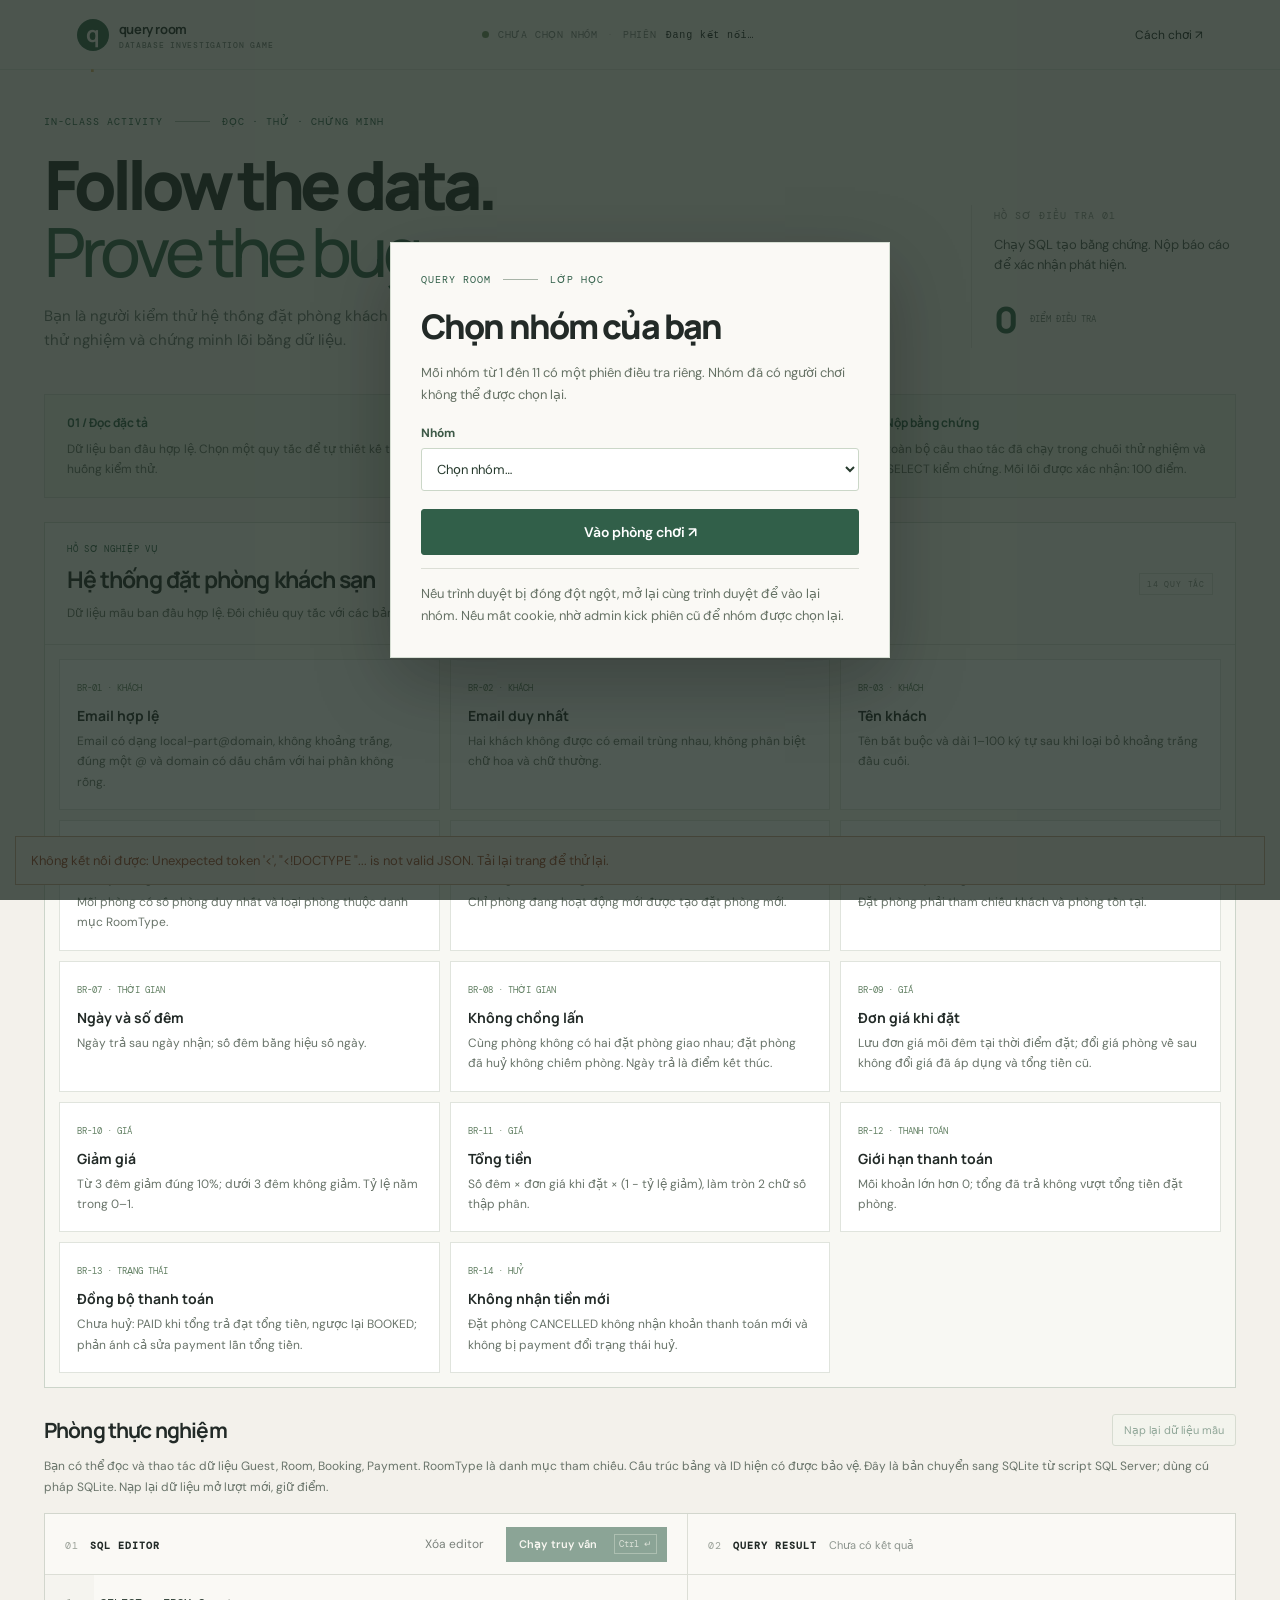
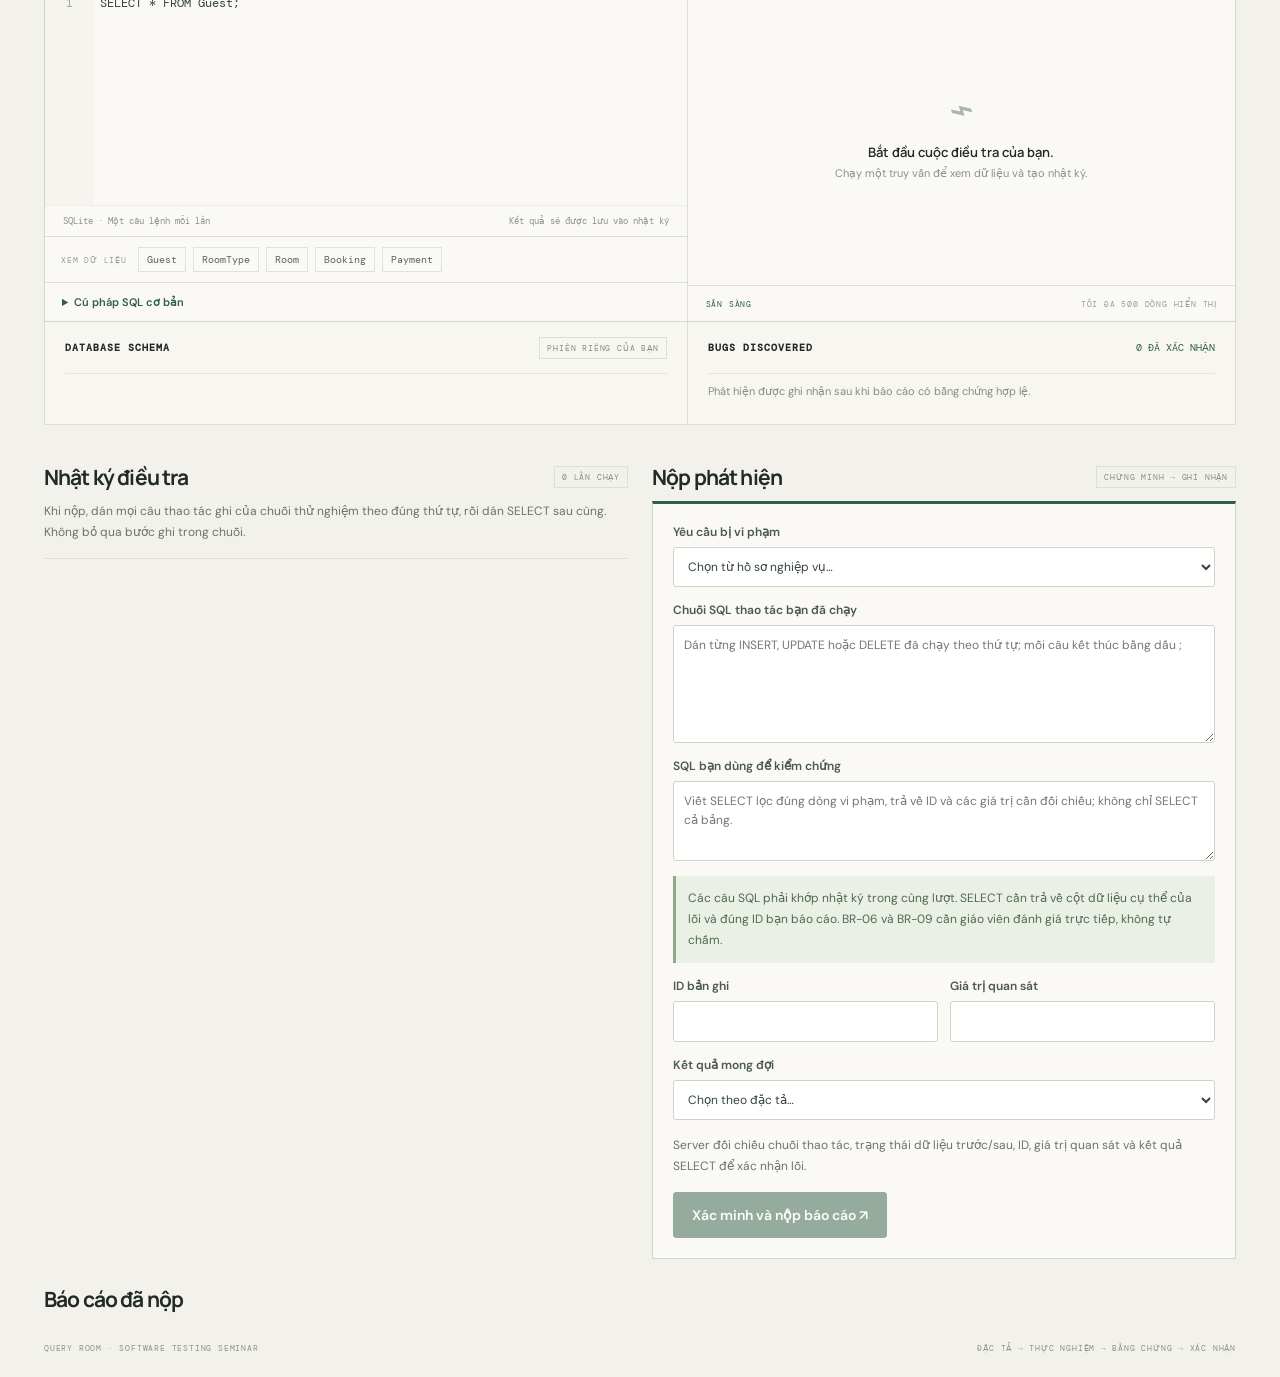
==== index.html @ 795f9e77 "Add leave group action to switch classroom teams" ====
<!doctype html>
<html lang="vi">
<head>
  <meta charset="utf-8"><meta name="viewport" content="width=device-width, initial-scale=1">
  <meta name="theme-color" content="#f3f1eb"><title>Query Room — Điều tra lỗi database</title>
  <link rel="preconnect" href="https://fonts.googleapis.com"><link rel="preconnect" href="https://fonts.gstatic.com" crossorigin>
  <link href="https://fonts.googleapis.com/css2?family=DM+Mono:wght@400;500&family=DM+Sans:wght@400;500;600;700&family=Manrope:wght@500;600;700;800&display=swap" rel="stylesheet">
  <link rel="stylesheet" href="/app.css">
</head>
<body>
<header class="topbar">
  <a class="brand" href="/"><span class="brand-mark">q<span>.</span></span><span>query room<small>DATABASE INVESTIGATION GAME</small></span></a>
  <div class="session"><span class="live-dot"></span><span id="group-label">CHƯA CHỌN NHÓM</span><span class="session-sep">·</span><span>PHIÊN</span><code id="session-id">Đang kết nối…</code></div>
  <button type="button" class="leave-button" id="leave-group" hidden>Thoát nhóm</button>
  <a class="guide-link" href="#activity">Cách chơi ↗</a>
</header>
<section id="group-gate" class="group-gate" aria-label="Chọn nhóm để vào phòng chơi">
  <div class="gate-card">
    <div class="eyebrow">QUERY ROOM <span class="eyebrow-line"></span> LỚP HỌC</div>
    <h1 id="gate-title">Chọn nhóm của bạn</h1>
    <p id="gate-description">Mỗi nhóm từ 1 đến 11 có một phiên điều tra riêng. Nhóm đã có người chơi không thể được chọn lại.</p>
    <form id="group-form">
      <label>Nhóm<select id="group-select" required><option value="">Chọn nhóm…</option></select></label>
      <button class="primary" type="submit" id="join-button">Vào phòng chơi ↗</button>
    </form>
    <button class="primary" type="button" id="back-to-groups" hidden>Quay lại chọn nhóm ↗</button>
    <p id="gate-status" role="status" aria-live="polite"></p>
    <p class="gate-foot" id="gate-foot">Nếu trình duyệt bị đóng đột ngột, mở lại cùng trình duyệt để vào lại nhóm. Nếu mất cookie, nhờ admin kick phiên cũ để nhóm được chọn lại.</p>
  </div>
</section>
<main>
  <section class="intro">
    <div class="intro-copy"><div class="eyebrow">IN-CLASS ACTIVITY <span class="eyebrow-line"></span> ĐỌC · THỬ · CHỨNG MINH</div>
      <h1>Follow the data.<br><em>Prove the bug.</em></h1>
      <p>Bạn là người kiểm thử hệ thống đặt phòng khách sạn. Đọc đặc tả, tự thiết kế thử nghiệm và chứng minh lỗi bằng dữ liệu.</p>
    </div>
    <div class="intro-note"><div class="note-index">HỒ SƠ ĐIỀU TRA <span id="round-label">01</span></div><p>Chạy SQL tạo bằng chứng. Nộp báo cáo để xác nhận phát hiện.</p><div class="score"><strong id="score">0</strong><span>ĐIỂM ĐIỀU TRA</span></div></div>
  </section>
  <section class="play-guide" id="activity" aria-label="Cách chơi">
    <div><b>01 / Đọc đặc tả</b><p>Dữ liệu ban đầu hợp lệ. Chọn một quy tắc để tự thiết kế tình huống kiểm thử.</p></div>
    <div><b>02 / Tạo bằng chứng</b><p>Chạy từng thao tác theo thứ tự, rồi SELECT đúng dòng vi phạm. Mỗi lần chạy một câu SQL.</p></div>
    <div><b>03 / Nộp bằng chứng</b><p>Dán toàn bộ câu thao tác đã chạy trong chuỗi thử nghiệm và một SELECT kiểm chứng. Mỗi lỗi được xác nhận: 100 điểm.</p></div>
  </section>
  <section class="requirements" aria-labelledby="requirements-title">
    <div class="requirements-head"><div><div class="requirements-kicker">HỒ SƠ NGHIỆP VỤ</div><h2 id="requirements-title">Hệ thống đặt phòng khách sạn</h2><p>Dữ liệu mẫu ban đầu hợp lệ. Đối chiếu quy tắc với các bảng Guest, RoomType, Room, Booking và Payment.</p></div><span class="tiny-tag">14 QUY TẮC</span></div>
    <div class="requirements-grid">
      <article class="requirement-card"><span>BR-01 · KHÁCH</span><h3>Email hợp lệ</h3><p>Email có dạng local-part@domain, không khoảng trắng, đúng một @ và domain có dấu chấm với hai phần không rỗng.</p></article>
      <article class="requirement-card"><span>BR-02 · KHÁCH</span><h3>Email duy nhất</h3><p>Hai khách không được có email trùng nhau, không phân biệt chữ hoa và chữ thường.</p></article>
      <article class="requirement-card"><span>BR-03 · KHÁCH</span><h3>Tên khách</h3><p>Tên bắt buộc và dài 1–100 ký tự sau khi loại bỏ khoảng trắng đầu cuối.</p></article>
      <article class="requirement-card"><span>BR-04 · PHÒNG</span><h3>Loại phòng</h3><p>Mỗi phòng có số phòng duy nhất và loại phòng thuộc danh mục RoomType.</p></article>
      <article class="requirement-card"><span>BR-05 · PHÒNG</span><h3>Phòng hoạt động</h3><p>Chỉ phòng đang hoạt động mới được tạo đặt phòng mới.</p></article>
      <article class="requirement-card"><span>BR-06 · THAM CHIẾU</span><h3>Khách và phòng tồn tại</h3><p>Đặt phòng phải tham chiếu khách và phòng tồn tại.</p></article>
      <article class="requirement-card"><span>BR-07 · THỜI GIAN</span><h3>Ngày và số đêm</h3><p>Ngày trả sau ngày nhận; số đêm bằng hiệu số ngày.</p></article>
      <article class="requirement-card"><span>BR-08 · THỜI GIAN</span><h3>Không chồng lấn</h3><p>Cùng phòng không có hai đặt phòng giao nhau; đặt phòng đã huỷ không chiếm phòng. Ngày trả là điểm kết thúc.</p></article>
      <article class="requirement-card"><span>BR-09 · GIÁ</span><h3>Đơn giá khi đặt</h3><p>Lưu đơn giá mỗi đêm tại thời điểm đặt; đổi giá phòng về sau không đổi giá đã áp dụng và tổng tiền cũ.</p></article>
      <article class="requirement-card"><span>BR-10 · GIÁ</span><h3>Giảm giá</h3><p>Từ 3 đêm giảm đúng 10%; dưới 3 đêm không giảm. Tỷ lệ nằm trong 0–1.</p></article>
      <article class="requirement-card"><span>BR-11 · GIÁ</span><h3>Tổng tiền</h3><p>Số đêm × đơn giá khi đặt × (1 − tỷ lệ giảm), làm tròn 2 chữ số thập phân.</p></article>
      <article class="requirement-card"><span>BR-12 · THANH TOÁN</span><h3>Giới hạn thanh toán</h3><p>Mỗi khoản lớn hơn 0; tổng đã trả không vượt tổng tiền đặt phòng.</p></article>
      <article class="requirement-card"><span>BR-13 · TRẠNG THÁI</span><h3>Đồng bộ thanh toán</h3><p>Chưa huỷ: PAID khi tổng trả đạt tổng tiền, ngược lại BOOKED; phản ánh cả sửa payment lẫn tổng tiền.</p></article>
      <article class="requirement-card"><span>BR-14 · HUỶ</span><h3>Không nhận tiền mới</h3><p>Đặt phòng CANCELLED không nhận khoản thanh toán mới và không bị payment đổi trạng thái huỷ.</p></article>
    </div>
  </section>
  <div class="section-toolbar"><h2>Phòng thực nghiệm</h2><button class="secondary" id="reset-data" disabled>Nạp lại dữ liệu mẫu</button></div>
  <p class="section-note">Bạn có thể đọc và thao tác dữ liệu Guest, Room, Booking, Payment. RoomType là danh mục tham chiếu. Cấu trúc bảng và ID hiện có được bảo vệ. Đây là bản chuyển sang SQLite từ script SQL Server; dùng cú pháp SQLite. Nạp lại dữ liệu mở lượt mới, giữ điểm.</p>
  <section class="workspace" aria-label="SQL workspace">
    <div class="editor-pane">
      <div class="pane-head"><div><span class="step">01</span><span class="pane-title">SQL EDITOR</span></div><div class="editor-actions"><button class="text-button" id="reset-btn">Xóa editor</button><button class="run-button" id="run-btn" disabled><span>Chạy truy vấn</span><kbd>Ctrl ↵</kbd></button></div></div>
      <div class="editor-wrap"><div class="line-numbers" id="line-numbers">1</div><textarea id="sql-editor" spellcheck="false" aria-label="SQL query editor" autocapitalize="off" autocomplete="off"></textarea></div>
      <div class="editor-foot"><span>SQLite · Một câu lệnh mỗi lần</span><span id="query-hint">Kết quả sẽ được lưu vào nhật ký</span></div>
      <div class="examples"><span class="examples-label">XEM DỮ LIỆU</span><button data-query="SELECT * FROM Guest;">Guest</button><button data-query="SELECT * FROM RoomType;">RoomType</button><button data-query="SELECT * FROM Room;">Room</button><button data-query="SELECT * FROM Booking;">Booking</button><button data-query="SELECT * FROM Payment;">Payment</button></div>
      <details class="syntax-help"><summary>Cú pháp SQL cơ bản</summary><pre>SELECT cột FROM bảng WHERE điều_kiện;
INSERT INTO bảng (cột) VALUES (giá_trị);
UPDATE bảng SET cột = giá_trị WHERE điều_kiện;
DELETE FROM bảng WHERE điều_kiện;
SELECT ... FROM A LEFT JOIN B ON ...;
SELECT ..., COUNT(*) FROM bảng GROUP BY ...;</pre><p>Kiểm tra WHERE trước khi sửa hoặc xóa. Bạn tự chọn dữ liệu kiểm thử dựa trên đặc tả.</p></details>
    </div>
    <div class="result-pane"><div class="pane-head"><div><span class="step">02</span><span class="pane-title">QUERY RESULT</span><span class="pane-caption" id="result-caption">Chưa có kết quả</span></div></div><div class="result-body" id="result-body"><div class="empty-state"><div class="empty-glyph">⌁</div><p>Bắt đầu cuộc điều tra của bạn.</p><span>Chạy một truy vấn để xem dữ liệu và tạo nhật ký.</span></div></div><div class="result-foot"><span id="result-meta">SẴN SÀNG</span><span>TỐI ĐA 500 DÒNG HIỂN THỊ</span></div></div>
  </section>
  <section class="lower-grid">
    <div class="schema-panel"><div class="section-head"><span class="pane-title">DATABASE SCHEMA</span><span class="tiny-tag">PHIÊN RIÊNG CỦA BẠN</span></div><div class="schema-list" id="schema-list"></div></div>
    <aside class="bugs-panel"><div class="section-head"><span class="pane-title">BUGS DISCOVERED</span><span class="bug-count" id="bug-count">0 ĐÃ XÁC NHẬN</span></div><p class="bugs-intro">Phát hiện được ghi nhận sau khi báo cáo có bằng chứng hợp lệ.</p><div id="bug-list"></div></aside>
  </section>
  <section class="investigation-grid">
    <div class="journal-panel"><div class="section-toolbar"><h2>Nhật ký điều tra</h2><span class="tiny-tag" id="history-count">0 LẦN CHẠY</span></div><p class="section-note">Khi nộp, dán mọi câu thao tác ghi của chuỗi thử nghiệm theo đúng thứ tự, rồi dán SELECT sau cùng. Không bỏ qua bước ghi trong chuỗi.</p><div id="history-list" class="history-list"></div></div>
    <div class="report-panel" id="report-panel"><div class="section-toolbar"><h2>Nộp phát hiện</h2><span class="tiny-tag">CHỨNG MINH → GHI NHẬN</span></div>
      <form id="report-form">
        <label>Yêu cầu bị vi phạm<select id="requirement" required><option value="">Chọn từ hồ sơ nghiệp vụ…</option><option value="BR-01">BR-01 — Email hợp lệ</option><option value="BR-02">BR-02 — Email duy nhất</option><option value="BR-03">BR-03 — Tên khách</option><option value="BR-04">BR-04 — Loại phòng</option><option value="BR-05">BR-05 — Phòng hoạt động</option><option value="BR-07">BR-07 — Số đêm</option><option value="BR-08">BR-08 — Chồng lấn</option><option value="BR-10">BR-10 — Giảm giá</option><option value="BR-11">BR-11 — Tổng tiền</option><option value="BR-12">BR-12 — Thanh toán vượt</option><option value="BR-13">BR-13 — Trạng thái</option><option value="BR-14">BR-14 — Thanh toán sau huỷ</option></select></label>
        <label>Chuỗi SQL thao tác bạn đã chạy<textarea id="mutation-sql" rows="5" placeholder="Dán từng INSERT, UPDATE hoặc DELETE đã chạy theo thứ tự; mỗi câu kết thúc bằng dấu ;" required></textarea></label>
        <label>SQL bạn dùng để kiểm chứng<textarea id="evidence-sql" rows="3" placeholder="Viết SELECT lọc đúng dòng vi phạm, trả về ID và các giá trị cần đối chiếu; không chỉ SELECT cả bảng." required></textarea></label>
        <p class="evidence-help" id="evidence-help">Các câu SQL phải khớp nhật ký trong cùng lượt. SELECT cần trả về cột dữ liệu cụ thể của lỗi và đúng ID bạn báo cáo. BR-06 và BR-09 cần giáo viên đánh giá trực tiếp, không tự chấm.</p>
        <div class="form-pair"><label><span id="target-label">ID bản ghi</span><input id="target-id" type="number" step="1" required></label><label><span id="observed-label">Giá trị quan sát</span><input id="observed" maxlength="50" required></label></div>
        <label>Kết quả mong đợi<select id="expected" required><option value="">Chọn theo đặc tả…</option><option value="reject">Từ chối dữ liệu vi phạm</option><option value="synchronize">Đồng bộ trạng thái thanh toán</option><option value="derive">Tính và lưu giá trị đúng theo quy tắc</option></select></label>
        <p class="section-note">Server đối chiếu chuỗi thao tác, trạng thái dữ liệu trước/sau, ID, giá trị quan sát và kết quả SELECT để xác nhận lỗi.</p>
        <button type="submit" class="primary" id="submit-report" disabled>Xác minh và nộp báo cáo ↗</button>
        <div id="report-feedback" role="status" aria-live="polite"></div>
      </form>
    </div>
  </section>
  <section class="reports-panel"><div class="section-toolbar"><h2>Báo cáo đã nộp</h2></div><div id="reports-list"></div></section>
  <footer><span>QUERY ROOM · SOFTWARE TESTING SEMINAR</span><span>ĐẶC TẢ → THỰC NGHIỆM → BẰNG CHỨNG → XÁC NHẬN</span></footer>
</main>
<div id="connection-status" role="status" aria-live="polite"></div>
<script src="/app.js"></script>
</body>
</html>
---- app.css ----
:root{--paper:#f3f1eb;--ink:#222a27;--muted:#78817a;--line:#dcded6;--green:#315f49;--mint:#dce9dd;--orange:#b95735;--mono:'DM Mono',monospace;--sans:'DM Sans',sans-serif;--display:'Manrope',sans-serif}*{box-sizing:border-box}body{margin:0;background:var(--paper);color:var(--ink);font-family:var(--sans);font-size:14px}.topbar{height:70px;border-bottom:1px solid var(--line);display:flex;align-items:center;padding:0 clamp(22px,6vw,96px);gap:36px}.brand{display:flex;align-items:center;gap:10px;color:var(--ink);text-decoration:none;font:700 13px var(--display);letter-spacing:-.03em}.brand-mark{width:32px;height:32px;background:var(--green);color:#f3f1eb;display:grid;place-items:center;font:700 22px var(--display);border-radius:50%}.brand-mark span{color:#d5ac68}.brand small{display:block;color:var(--muted);font:500 8px var(--mono);letter-spacing:.09em;margin-top:2px}.session{margin:auto;font:10px var(--mono);letter-spacing:.08em;color:var(--muted);display:flex;align-items:center;gap:9px}.session code{color:var(--ink);font-size:10px}.session-sep{color:#c4c5bc}.live-dot,.key-dot{width:7px;height:7px;background:#718f62;border-radius:50%;display:inline-block}.guide-link{margin-left:auto;color:var(--ink);font-size:12px;text-decoration:none}.guide-link span{color:var(--green);margin-left:6px}main{max-width:1260px;padding:0 34px;margin:auto}.intro{padding:63px 0 42px;display:flex;justify-content:space-between;align-items:flex-end}.intro-copy{max-width:580px}.eyebrow,.note-index,.note-foot,.examples-label,.activity-kicker,.activity-foot,footer,.tiny-tag,.result-foot,.step{font:10px var(--mono);letter-spacing:.1em}.eyebrow{display:flex;align-items:center;gap:12px;color:var(--green)}.eyebrow-line{width:35px;height:1px;background:#a8b4a8}.intro h1{font:800 clamp(44px,6.7vw,78px)/.99 var(--display);letter-spacing:-.075em;margin:23px 0 18px}.intro h1 em{font-weight:500;font-style:normal;color:var(--green)}.intro-copy>p{font-size:15px;color:#69736d;margin:0;line-height:1.6}.intro-note{width:265px;border-left:1px solid var(--line);padding:4px 0 4px 22px;margin-bottom:4px}.note-index{color:#888e86}.intro-note p{font-size:13px;line-height:1.55;margin:13px 0 19px;color:#505a53}.note-foot{font-size:8px;color:#7c857e;letter-spacing:.06em}.note-foot span{color:#b6a26e;margin:0 5px}.workspace{display:grid;grid-template-columns:1.08fr .92fr;border:1px solid #d2d6cd;background:#faf9f5;min-height:371px}.editor-pane{border-right:1px solid var(--line);min-width:0}.pane-head{height:61px;padding:0 20px;border-bottom:1px solid var(--line);display:flex;align-items:center;justify-content:space-between}.step{color:#9aa198;margin-right:11px}.pane-title{font:700 10px var(--mono);letter-spacing:.1em}.pane-caption{font:11px var(--sans);color:#8c948d;margin-left:12px}.editor-actions{display:flex;align-items:center;gap:16px}.text-button{border:0;background:none;color:#7a817b;font:12px var(--sans);cursor:pointer}.run-button{height:35px;background:var(--green);color:#f8f6ef;border:0;padding:0 10px 0 13px;display:flex;align-items:center;gap:17px;font:600 11px var(--sans);cursor:pointer;transition:background .18s,transform .18s}.run-button:hover{background:#244b38;transform:translateY(-1px)}.run-button:disabled{opacity:.55;cursor:wait}kbd{font:9px var(--mono);color:#c5d0c2;border:1px solid #70907a;padding:3px 4px}.editor-wrap{height:230px;display:flex;padding:17px 0;background:linear-gradient(90deg,#f5f4ef 0 49px,#faf9f5 49px)}.line-numbers{width:49px;text-align:center;color:#a4aaa2;font:12px/23px var(--mono);white-space:pre;user-select:none}.editor-wrap textarea{width:calc(100% - 49px);resize:none;border:0;outline:0;background:transparent;color:#34443a;font:12px/23px var(--mono);padding:0 18px 0 6px;tab-size:2}.editor-wrap textarea::selection{background:#dce9dd}.editor-foot{height:31px;border-top:1px solid #eeeee8;padding:0 18px;display:flex;align-items:center;justify-content:space-between;color:#8b938c;font:9px var(--mono)}.editor-foot .key-dot{margin-right:6px;width:6px;height:6px}.examples{min-height:46px;border-top:1px solid var(--line);padding:9px 16px;display:flex;align-items:center;gap:7px;flex-wrap:wrap}.examples-label{font-size:8px;color:#969c95;margin-right:4px}.examples button{border:1px solid #e0e2dc;background:transparent;padding:5px 8px;font:10px var(--mono);color:#59655c;cursor:pointer}.examples button:hover{border-color:#95a793;color:var(--green);background:#f2f6f0}.result-pane{min-width:0;display:flex;flex-direction:column}.result-mark{font:20px var(--sans);color:#a4b4a4}.result-body{flex:1;min-height:260px;overflow:auto}.empty-state{height:100%;min-height:260px;display:flex;flex-direction:column;align-items:center;justify-content:center;text-align:center;padding:25px}.empty-glyph{font:40px var(--display);color:#a9b7a8;transform:rotate(-18deg);margin-bottom:8px}.empty-state p{font:600 13px var(--display);margin:0 0 5px}.empty-state>span{font-size:11px;color:#8a918a}.empty-action{margin-top:20px;border:0;background:transparent;color:var(--green);font:11px var(--mono);cursor:pointer}.empty-action b{font-size:15px;margin-left:6px}.result-foot{height:36px;border-top:1px solid var(--line);padding:0 18px;display:flex;justify-content:space-between;align-items:center;color:#969d96;font-size:8px}.result-foot span:first-child{color:var(--green)}.data-table{border-collapse:collapse;width:100%;font:11px var(--mono);white-space:nowrap}.data-table th{position:sticky;top:0;text-align:left;background:#f0f2eb;color:#68766b;font:9px var(--mono);letter-spacing:.06em;padding:11px 13px;border-bottom:1px solid var(--line)}.data-table td{padding:10px 13px;border-bottom:1px solid #edeee9;color:#414b44}.data-table tr:hover td{background:#f8f8f2}.null-value{color:#b95735;font-style:italic}.result-message{padding:20px 22px;color:var(--green);font:12px var(--mono)}.result-error{padding:19px 20px;color:#9e492e;font:11px/1.7 var(--mono);background:#f9efea;white-space:pre-wrap}.lower-grid{display:grid;grid-template-columns:1.08fr .92fr;border:1px solid var(--line);border-top:0;background:#f7f6f0}.schema-panel{border-right:1px solid var(--line);padding:0 20px 17px}.section-head{height:52px;display:flex;align-items:center;justify-content:space-between;border-bottom:1px solid #e5e6df}.tiny-tag{font-size:8px;color:#858e85;border:1px solid #dce0d8;padding:5px 7px}.schema-list{display:grid;grid-template-columns:repeat(3,1fr);gap:9px;padding-top:12px}.schema-item{background:#efefe8;padding:10px 11px;min-width:0}.schema-name{font:600 11px var(--mono);color:#365744;margin-bottom:7px}.schema-cols{color:#747d75;font:9px/1.75 var(--mono)}.schema-cols b{color:#4a574d;font-weight:500}.schema-cols .pk{color:#b17b43}.loading-line{font-size:11px;color:#878f87}.bugs-panel{padding:0 20px 14px}.bug-count{font:10px var(--mono);color:var(--green)}.bugs-intro{font-size:11px;color:#858d85;line-height:1.45;margin:10px 0}.bug-list{display:grid;grid-template-columns:1fr 1fr;column-gap:12px}.bug-item{display:flex;align-items:center;gap:8px;min-height:25px;font-size:10px;color:#8c938b}.bug-item.found{color:#355e46}.bug-icon{width:15px;height:15px;border:1px solid #d7dbd3;display:grid;place-items:center;font:9px var(--mono);flex:none}.bug-item.found .bug-icon{border-color:#a7bda8;background:#e4eee2;color:#355e46}.activity{margin:35px 0 31px;display:grid;grid-template-columns:150px 1fr;column-gap:20px;align-items:start;border-top:1px solid #ccd3c9;border-bottom:1px solid #ccd3c9;padding:17px 0}.activity-kicker{color:var(--green);padding-top:3px}.activity p{margin:0;max-width:700px;line-height:1.65;font-size:12px;color:#59645b}.activity code{font:11px var(--mono);color:#375b44;background:#e7ebe3;padding:2px 4px}.activity-foot{grid-column:2;margin-top:12px;color:#989e95;font-size:8px}footer{display:flex;justify-content:space-between;padding:0 0 24px;color:#8d948c;font-size:8px}footer b{color:#b2a574;margin:0 4px}.toast{position:fixed;bottom:24px;left:50%;transform:translate(-50%,12px);opacity:0;background:#273d30;color:#f7f6ef;padding:11px 16px;font:11px var(--mono);transition:opacity .2s,transform .2s;pointer-events:none}.toast.show{opacity:1;transform:translate(-50%,0)}@media(max-width:850px){main{padding:0 22px}.intro{padding-top:48px}.workspace,.lower-grid{grid-template-columns:1fr}.editor-pane,.schema-panel{border-right:0;border-bottom:1px solid var(--line)}.result-body{min-height:230px}.schema-list{grid-template-columns:repeat(3,1fr)}}@media(max-width:560px){.topbar{height:60px;padding:0 17px}.session{font-size:8px;gap:5px}.session code{font-size:8px}.guide-link{display:none}main{padding:0 15px}.intro{display:block;padding:38px 0 28px}.intro h1{font-size:54px;margin-top:19px}.intro-copy>p{font-size:13px}.intro-note{margin-top:25px;width:auto;max-width:330px}.pane-head{padding:0 12px}.pane-caption{display:none}.editor-actions{gap:8px}.run-button{gap:8px;padding:0 8px}.editor-wrap textarea{padding-right:9px;font-size:11px}.examples{gap:5px;padding:8px}.examples-label{width:100%}.schema-panel,.bugs-panel{padding-left:12px;padding-right:12px}.schema-list{grid-template-columns:1fr 1fr}.bug-list{grid-template-columns:1fr 1fr}.activity{grid-template-columns:1fr;row-gap:10px}.activity-foot{grid-column:1}footer{gap:14px;line-height:1.5;flex-wrap:wrap}.data-table th,.data-table td{padding-left:9px;padding-right:9px}}
/* Investigation game */
html{scroll-behavior:smooth}button,input,select,textarea{font:inherit}button:disabled{opacity:.5;cursor:wait}button:focus-visible,a:focus-visible,summary:focus-visible{outline:2px solid var(--green);outline-offset:3px}.intro{padding-top:45px}.intro h1{font-size:clamp(40px,5.5vw,68px)}.score{display:flex;gap:12px;align-items:center}.score strong{font:800 36px var(--display);color:var(--green)}.score span{font:9px var(--mono);color:var(--muted)}.play-guide{display:grid;grid-template-columns:repeat(3,1fr);border:1px solid #d2d6cd;background:#e9eee4;gap:1px}.play-guide>div{padding:18px 22px}.play-guide b{font:700 12px var(--display);color:var(--green)}.play-guide p{font-size:12px;line-height:1.7;color:#637062;margin:8px 0 0}.requirements{margin-top:24px;border:1px solid #ccd5ca;background:#f8f8f3}.requirements-head{padding:20px 22px;display:flex;align-items:center;justify-content:space-between;gap:15px;border-bottom:1px solid var(--line)}.requirements-kicker{font:9px var(--mono);color:var(--green);letter-spacing:.08em}.requirements-head h2{font:700 23px var(--display);letter-spacing:-.04em;margin:8px 0}.requirements-head p{font-size:12px;line-height:1.7;color:#657165;margin:0;max-width:760px}.requirements-grid{padding:14px;display:grid;grid-template-columns:repeat(3,minmax(0,1fr));gap:10px}.requirement-card{padding:17px;background:#fff;border:1px solid #e0e4dd}.requirement-card>span{font:9px var(--mono);color:#638064}.requirement-card h3{font:700 14px var(--display);margin:11px 0 6px}.requirement-card p{font-size:12px;line-height:1.7;color:#69746a;margin:0}.section-toolbar{display:flex;justify-content:space-between;align-items:center;gap:10px;margin:26px 0 10px}.section-toolbar h2{font:700 21px var(--display);letter-spacing:-.04em;margin:0}.section-note{font-size:12px;line-height:1.75;color:#69746a;margin:0 0 15px}.secondary{border:1px solid #bcc9b8;background:#f4f7ef;color:#315f49;border-radius:3px;padding:8px 11px;font-size:11px;cursor:pointer}.secondary:hover{background:#e1eddd}.primary{border:1px solid var(--green);background:var(--green);color:white;padding:13px 18px;cursor:pointer;border-radius:3px;font-weight:600}.primary:hover{background:#244b38}.syntax-help{padding:12px 17px;border-top:1px solid var(--line);color:var(--green);font-size:11px}.syntax-help summary{cursor:pointer;font-weight:600}.syntax-help pre{font:10px/1.9 var(--mono);overflow:auto;color:#687267}.syntax-help p{line-height:1.7;color:#78817a}.result-body{max-height:490px}.result-message{line-height:1.8}.empty-copy{color:#879184;font-size:12px;line-height:1.8;padding:8px 0}.discovery{padding:12px 0;display:flex;align-items:center;gap:12px;border-bottom:1px solid var(--line);color:var(--green)}.discovery>span{border:1px solid #a7bda8;background:#e4eee2;padding:5px}.discovery b{font-size:12px}.discovery small{display:block;color:#7a8679;font-size:10px;margin-top:5px}.investigation-grid{display:grid;grid-template-columns:1fr 1fr;gap:24px;margin-top:12px;align-items:start}.journal-panel,.report-panel{min-width:0}.history-list{max-height:960px;overflow:auto;border-bottom:1px solid var(--line)}.history-item,.submitted-report{background:#faf9f5;border:1px solid var(--line);margin-bottom:9px;border-radius:3px}.history-item summary{display:flex;flex-direction:column;gap:8px;cursor:pointer;padding:15px}.history-item summary>span{font:10px var(--mono);color:var(--green)}.history-item summary code{font:11px/1.6 var(--mono);color:#69746a;overflow-wrap:anywhere}.history-content{border-top:1px solid var(--line);padding:15px;font-size:12px;line-height:1.8;overflow-wrap:anywhere}.history-content small{color:#8c948d}.history-content pre{white-space:pre-wrap;overflow-wrap:anywhere;font:11px/1.7 var(--mono);margin:10px 0}.history-actions{display:flex;gap:8px;flex-wrap:wrap}.report-panel form{padding:20px;background:#faf9f5;border:1px solid #cbd8c8;border-top:3px solid var(--green)}.report-panel label{display:flex;flex-direction:column;gap:7px;margin-bottom:15px;font-size:12px;font-weight:600;color:#4a5b4d}.report-panel input,.report-panel select,.report-panel textarea{min-width:0;width:100%;padding:10px;border:1px solid #cdd5c8;background:#fff;color:#34443a;border-radius:3px;font-weight:400;font-size:12px;line-height:1.6}.report-panel textarea{resize:vertical}.report-panel input:focus,.report-panel select:focus,.report-panel textarea:focus{outline:2px solid #95ac91;outline-offset:1px}.form-pair{display:grid;grid-template-columns:1fr 1fr;gap:12px}.evidence-help{font-size:12px;line-height:1.75;background:#eaf0e5;border-left:3px solid #91a98a;padding:12px;margin:0 0 15px;color:#51684f}.feedback{font-size:12px;line-height:1.8;margin-top:16px;padding:12px;border:1px solid #d4c0a4;background:#f8f0e4;color:#875b32}.feedback.confirmed{background:#e5efe2;border-color:#a4b99c;color:#315f49}.submitted-report summary{display:flex;align-items:center;flex-wrap:wrap;gap:12px;padding:15px;cursor:pointer;font-size:12px}.verdict{font-size:10px;padding:5px 8px;background:#f6e8ce;color:#875b32;border-radius:3px}.verdict.confirmed{background:#dce9dd;color:var(--green)}.verdict.duplicate{background:#e6e7e2;color:#677268}.reports-panel{margin:20px 0 30px}#connection-status:not(:empty){position:fixed;bottom:15px;left:15px;right:15px;padding:15px;background:#f9efea;border:1px solid #cfa68e;color:#9e492e;z-index:10;font-size:13px}.report-panel{scroll-margin-top:20px}.pane-head{gap:8px}.bug-count{white-space:nowrap}.intro-note{flex-shrink:0}.intro-copy{padding-right:20px}@media(max-width:850px){.requirements-grid{grid-template-columns:repeat(2,1fr)}.investigation-grid{grid-template-columns:1fr}.history-list{max-height:420px}.play-guide>div{padding:15px}.intro-copy{padding-right:12px}}@media(max-width:560px){.play-guide{grid-template-columns:1fr}.play-guide>div{padding:14px 16px}.requirements-grid{grid-template-columns:1fr}.requirements-head{padding:17px}.requirements-head .tiny-tag{display:none}.section-toolbar{flex-wrap:wrap}.form-pair{grid-template-columns:1fr}.report-panel form{padding:15px}.intro h1{font-size:47px}.intro-copy{padding:0}.intro-note{width:100%}.session{margin-left:auto;margin-right:0}.brand small{font-size:7px}.primary{width:100%}.schema-list{grid-template-columns:1fr}.section-toolbar h2{font-size:20px}}
/* Group entry */
[hidden]{display:none!important}.group-gate{position:fixed;inset:0;z-index:50;display:grid;place-items:center;overflow:auto;background:rgba(24,37,29,.76);padding:20px}.gate-card{width:min(100%,500px);background:#faf9f5;border:1px solid #d6ded3;box-shadow:0 25px 70px rgba(0,0,0,.25);padding:30px}.gate-card h1{font:800 34px var(--display);letter-spacing:-.055em;margin:17px 0 10px}.gate-card>p{font-size:13px;line-height:1.7;color:#667265}.gate-card label{display:block;color:#3d5947;font-size:12px;font-weight:700;margin:18px 0}.gate-card select{display:block;width:100%;margin-top:7px;padding:11px;border:1px solid #cbd7c8;border-radius:3px;background:#fff;color:#263a2d;font:13px var(--sans)}.gate-card .primary{width:100%}#gate-status:not(:empty){padding:10px;color:#a54d32;background:#faeee9}.gate-foot{border-top:1px solid var(--line);padding-top:14px;margin-bottom:0}
.leave-button{border:1px solid #b8c8b8;background:transparent;color:var(--green);padding:8px 10px;border-radius:3px;font:600 11px var(--sans);cursor:pointer;white-space:nowrap}.leave-button:hover{background:#e4eee2}.leave-button:disabled{opacity:.5;cursor:wait}@media(max-width:650px){.topbar{gap:10px;padding:0 12px}.session{gap:4px;margin-left:auto;margin-right:0}.session-sep,.session-sep+span,.session code,.guide-link{display:none}.brand small{display:none}}
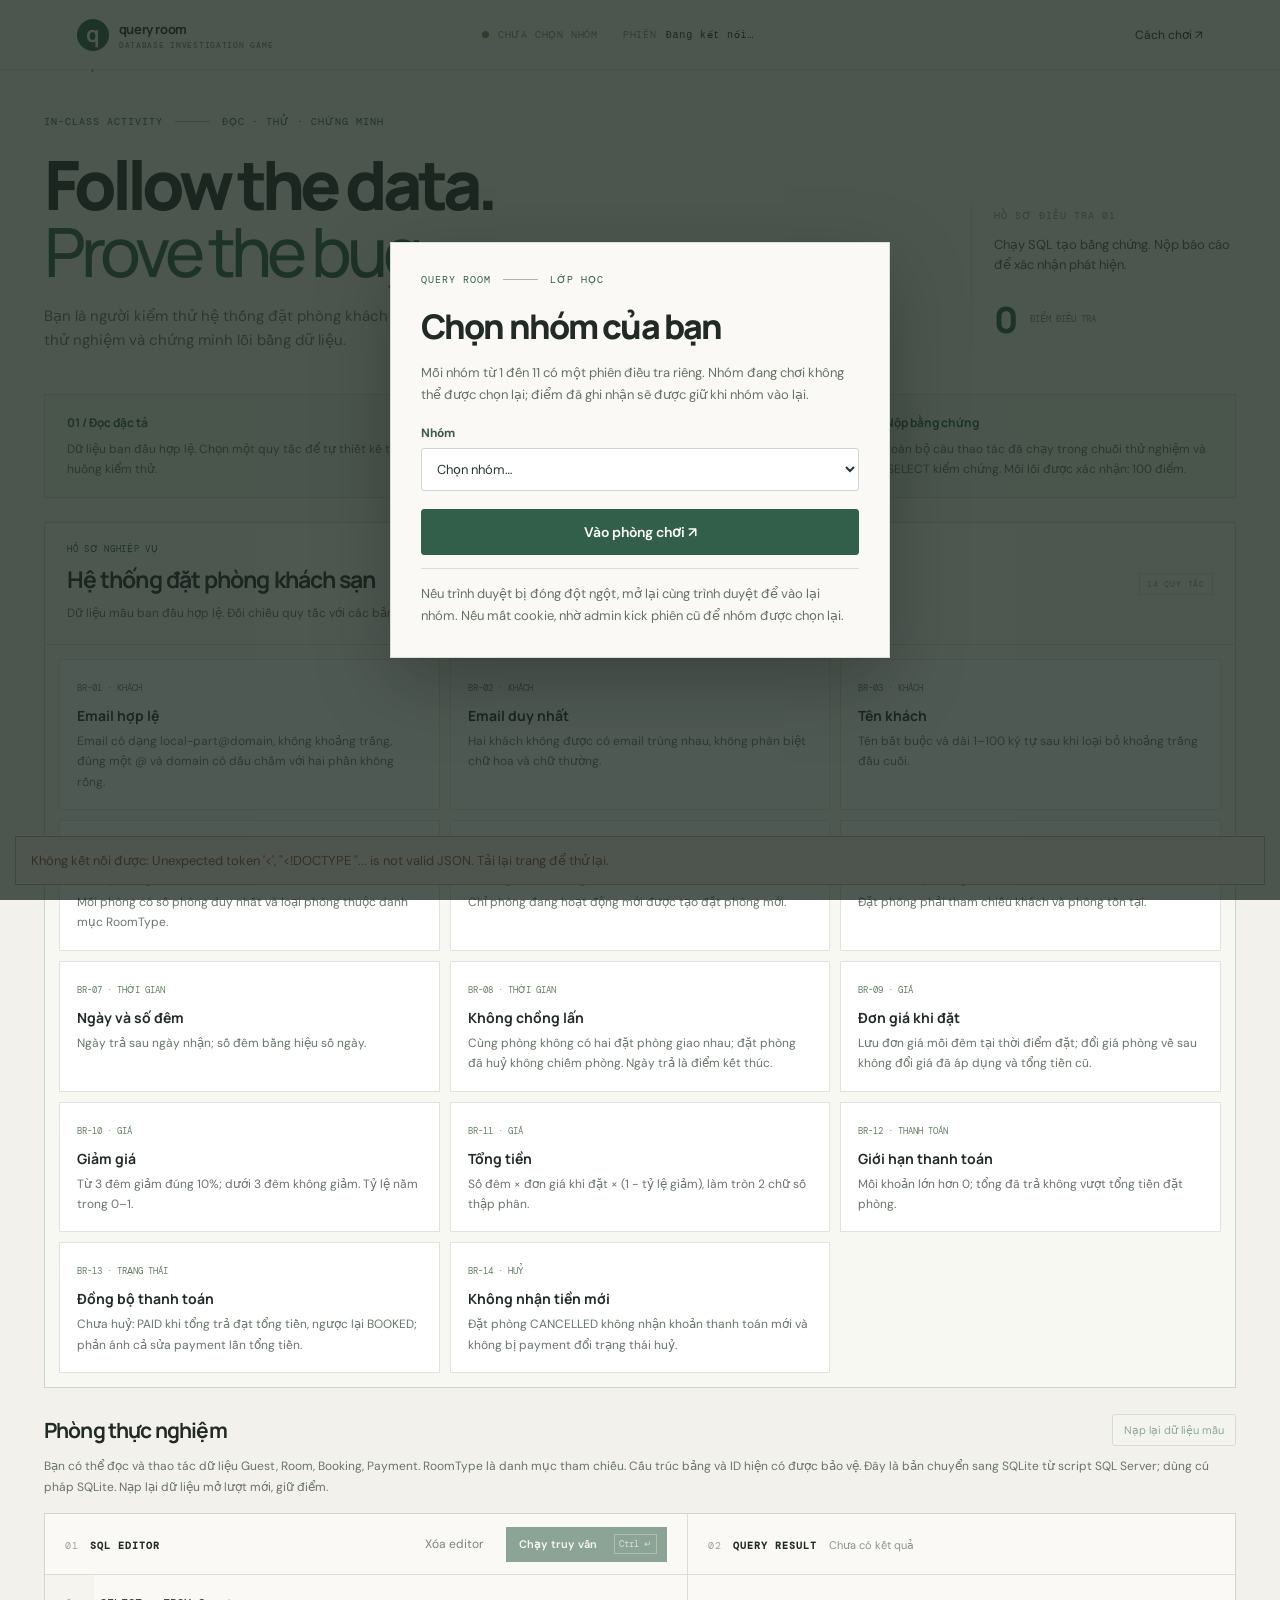
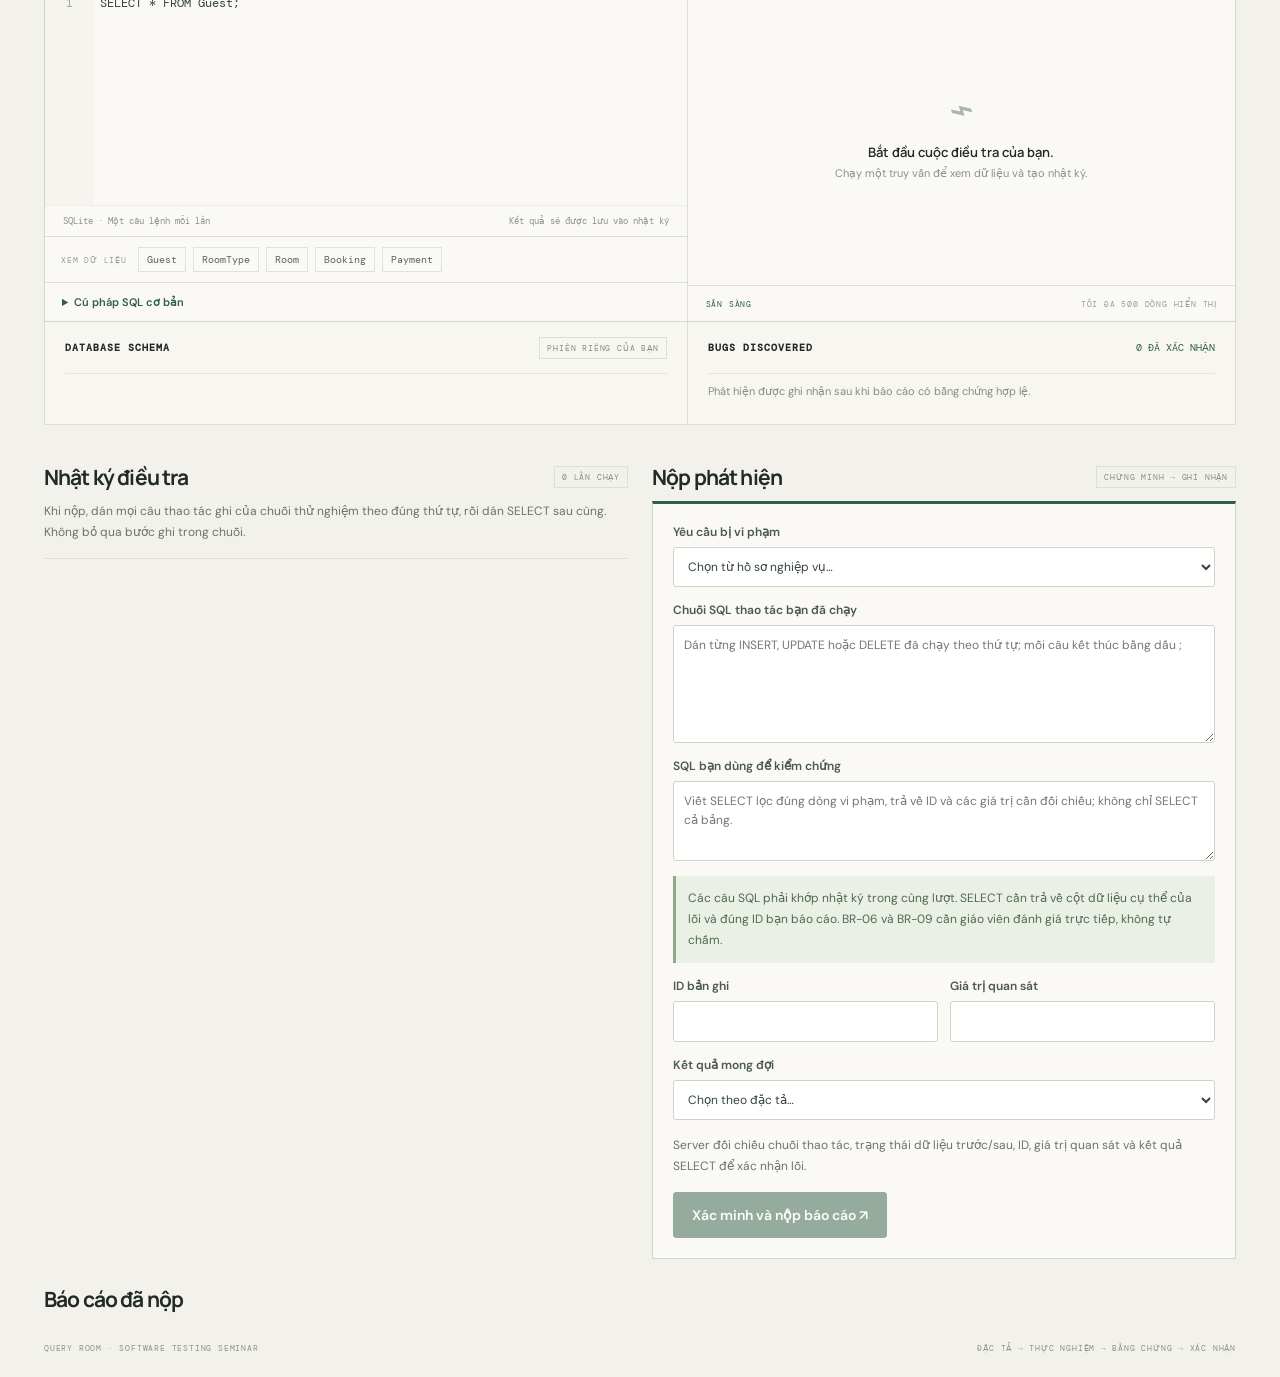
==== commit 23c00c0c: "Persist team progress across exits and add global reset" ====
--- a/index.html
+++ b/index.html
@@ -18,7 +18,7 @@
   <div class="gate-card">
     <div class="eyebrow">QUERY ROOM <span class="eyebrow-line"></span> LỚP HỌC</div>
     <h1 id="gate-title">Chọn nhóm của bạn</h1>
-    <p id="gate-description">Mỗi nhóm từ 1 đến 11 có một phiên điều tra riêng. Nhóm đã có người chơi không thể được chọn lại.</p>
+    <p id="gate-description">Mỗi nhóm từ 1 đến 11 có một phiên điều tra riêng. Nhóm đang chơi không thể được chọn lại; điểm đã ghi nhận sẽ được giữ khi nhóm vào lại.</p>
     <form id="group-form">
       <label>Nhóm<select id="group-select" required><option value="">Chọn nhóm…</option></select></label>
       <button class="primary" type="submit" id="join-button">Vào phòng chơi ↗</button>
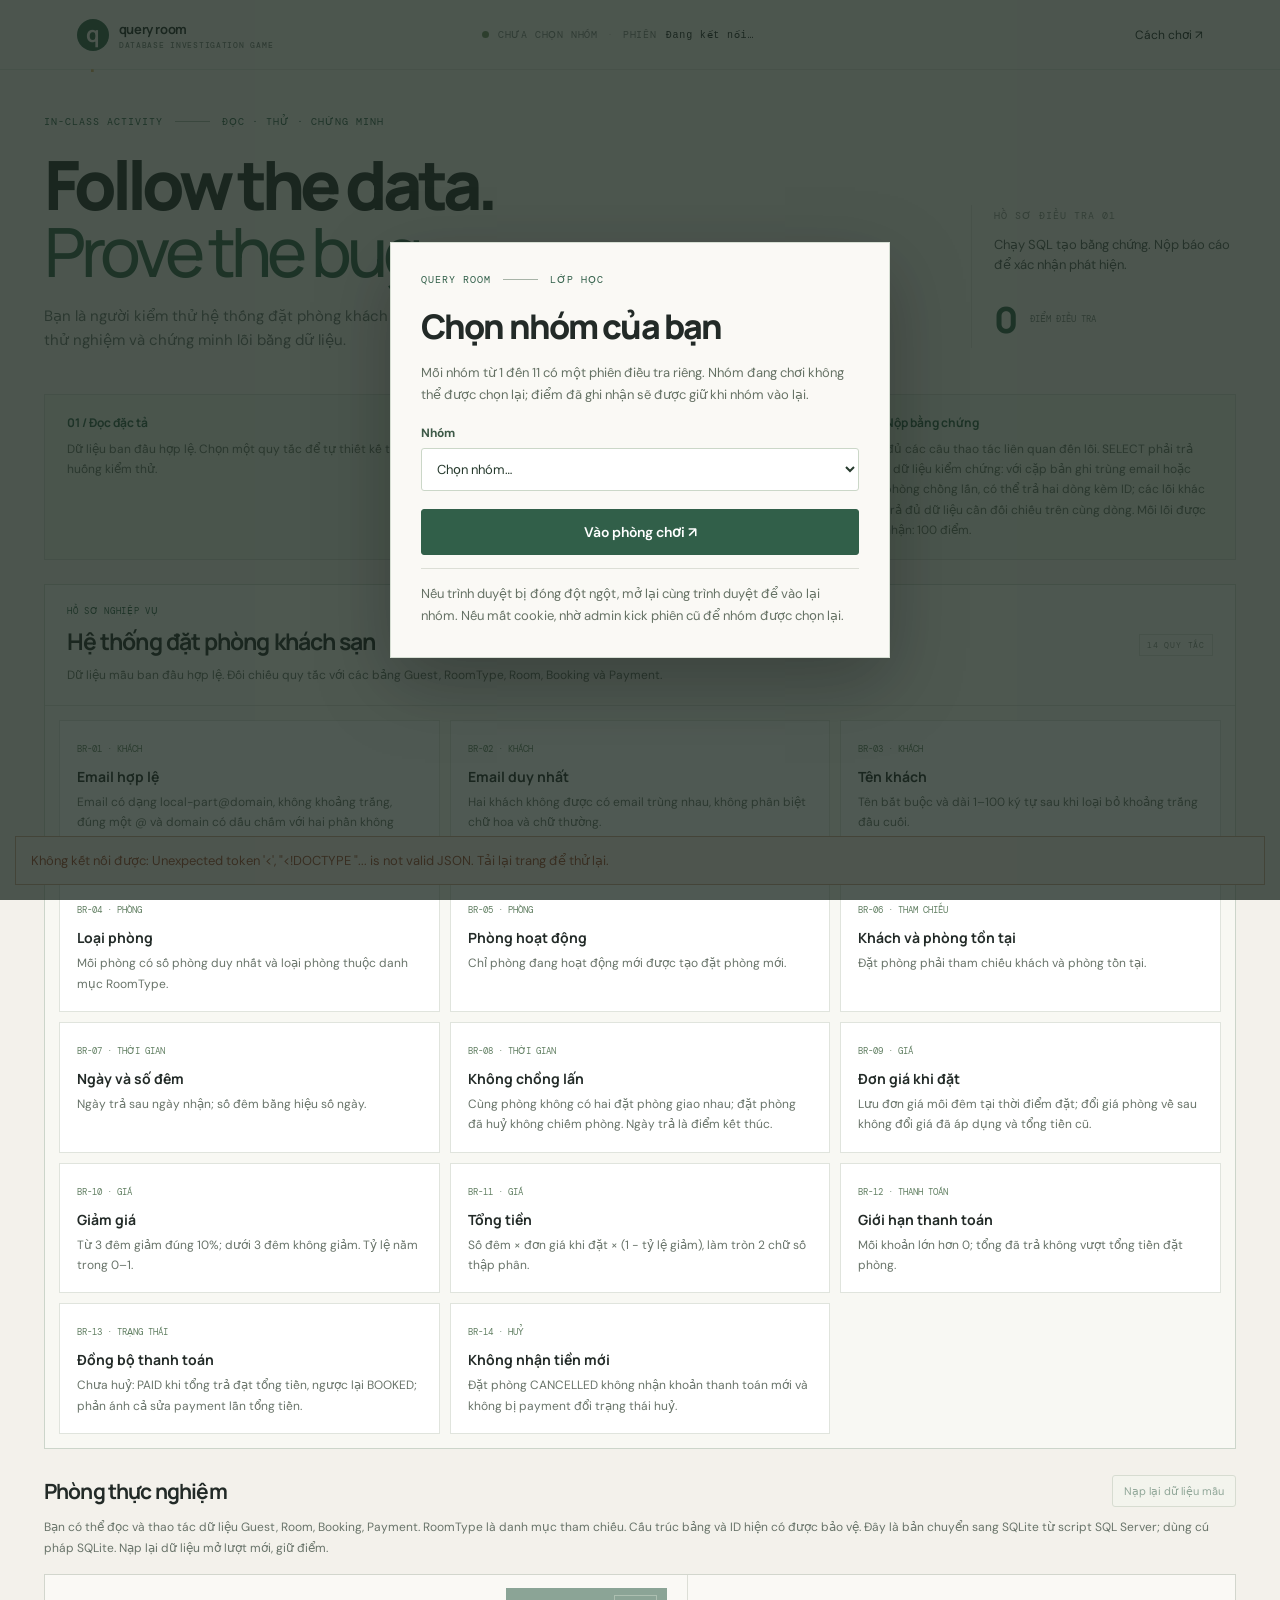
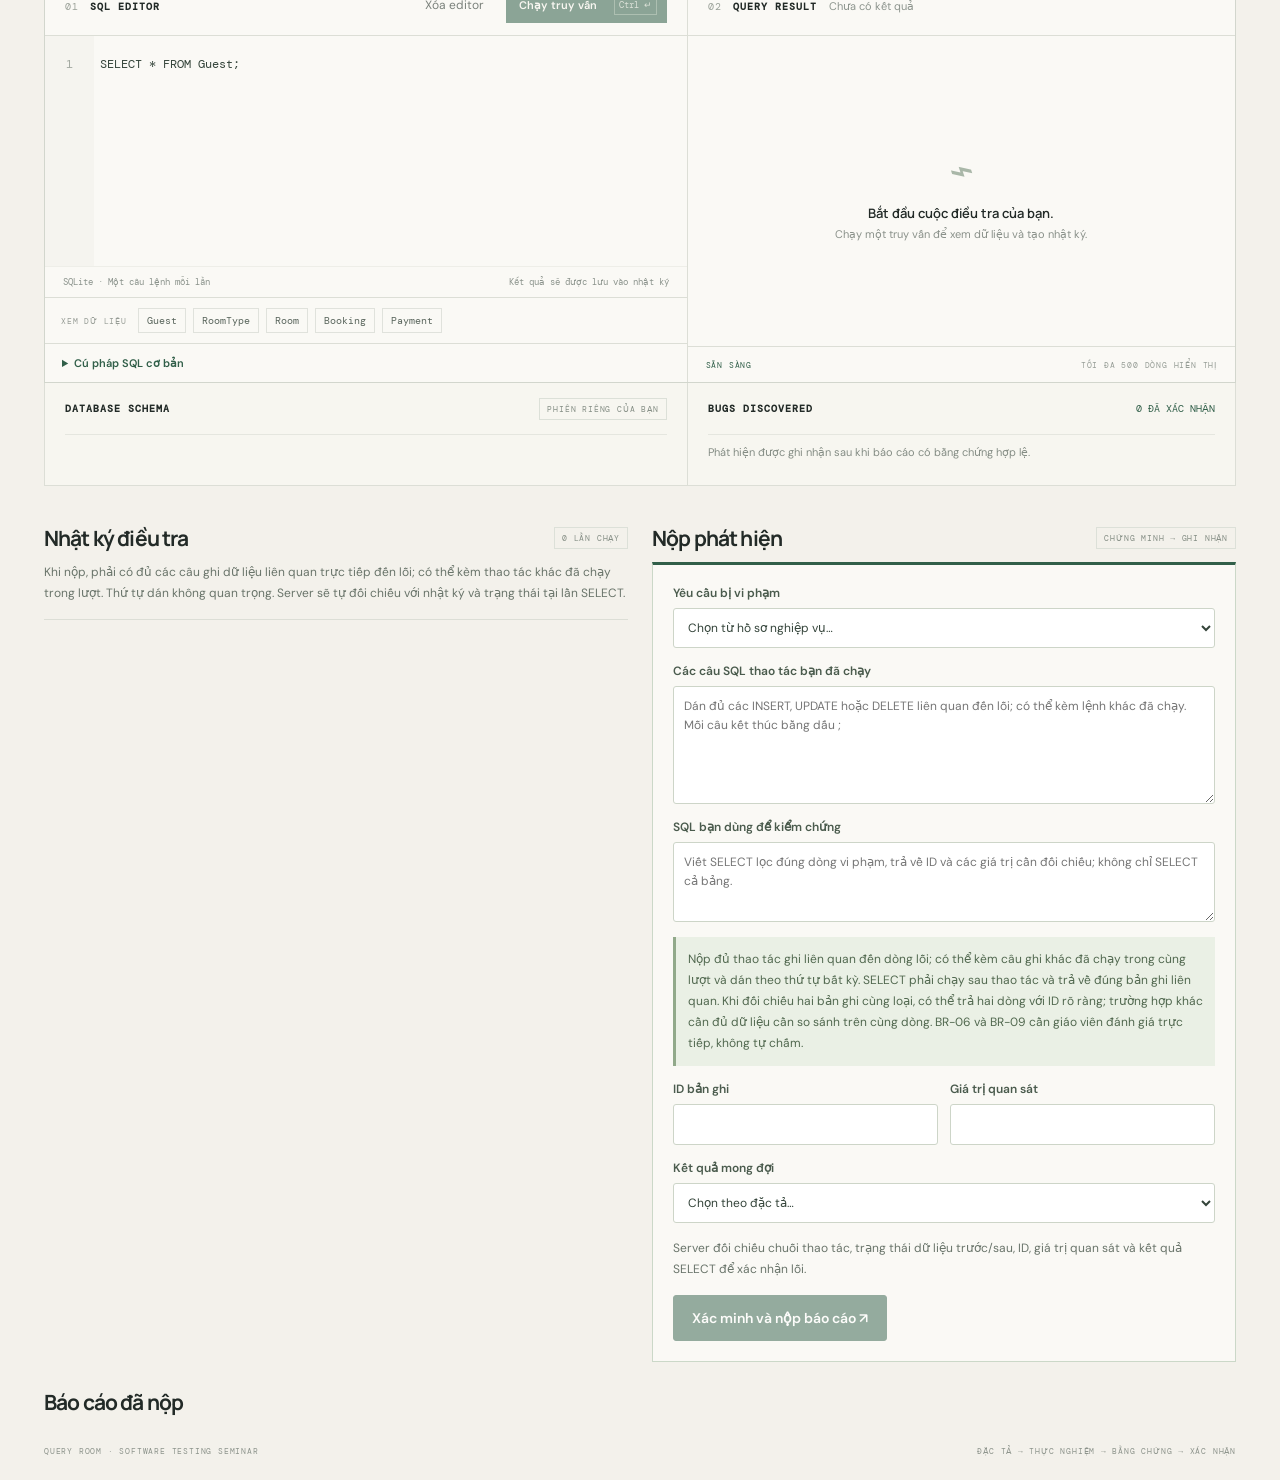
==== commit 2206a908: "Relax proof verification for related row pairs" ====
--- a/index.html
+++ b/index.html
@@ -39,7 +39,7 @@
   <section class="play-guide" id="activity" aria-label="Cách chơi">
     <div><b>01 / Đọc đặc tả</b><p>Dữ liệu ban đầu hợp lệ. Chọn một quy tắc để tự thiết kế tình huống kiểm thử.</p></div>
     <div><b>02 / Tạo bằng chứng</b><p>Chạy từng thao tác theo thứ tự, rồi SELECT đúng dòng vi phạm. Mỗi lần chạy một câu SQL.</p></div>
-    <div><b>03 / Nộp bằng chứng</b><p>Dán toàn bộ câu thao tác đã chạy trong chuỗi thử nghiệm và một SELECT kiểm chứng. Mỗi lỗi được xác nhận: 100 điểm.</p></div>
+    <div><b>03 / Nộp bằng chứng</b><p>Dán đủ các câu thao tác liên quan đến lỗi. SELECT phải trả đúng dữ liệu kiểm chứng: với cặp bản ghi trùng email hoặc đặt phòng chồng lấn, có thể trả hai dòng kèm ID; các lỗi khác cần trả đủ dữ liệu cần đối chiếu trên cùng dòng. Mỗi lỗi được xác nhận: 100 điểm.</p></div>
   </section>
   <section class="requirements" aria-labelledby="requirements-title">
     <div class="requirements-head"><div><div class="requirements-kicker">HỒ SƠ NGHIỆP VỤ</div><h2 id="requirements-title">Hệ thống đặt phòng khách sạn</h2><p>Dữ liệu mẫu ban đầu hợp lệ. Đối chiếu quy tắc với các bảng Guest, RoomType, Room, Booking và Payment.</p></div><span class="tiny-tag">14 QUY TẮC</span></div>
@@ -82,13 +82,13 @@
     <aside class="bugs-panel"><div class="section-head"><span class="pane-title">BUGS DISCOVERED</span><span class="bug-count" id="bug-count">0 ĐÃ XÁC NHẬN</span></div><p class="bugs-intro">Phát hiện được ghi nhận sau khi báo cáo có bằng chứng hợp lệ.</p><div id="bug-list"></div></aside>
   </section>
   <section class="investigation-grid">
-    <div class="journal-panel"><div class="section-toolbar"><h2>Nhật ký điều tra</h2><span class="tiny-tag" id="history-count">0 LẦN CHẠY</span></div><p class="section-note">Khi nộp, dán mọi câu thao tác ghi của chuỗi thử nghiệm theo đúng thứ tự, rồi dán SELECT sau cùng. Không bỏ qua bước ghi trong chuỗi.</p><div id="history-list" class="history-list"></div></div>
+    <div class="journal-panel"><div class="section-toolbar"><h2>Nhật ký điều tra</h2><span class="tiny-tag" id="history-count">0 LẦN CHẠY</span></div><p class="section-note">Khi nộp, phải có đủ các câu ghi dữ liệu liên quan trực tiếp đến lỗi; có thể kèm thao tác khác đã chạy trong lượt. Thứ tự dán không quan trọng. Server sẽ tự đối chiếu với nhật ký và trạng thái tại lần SELECT.</p><div id="history-list" class="history-list"></div></div>
     <div class="report-panel" id="report-panel"><div class="section-toolbar"><h2>Nộp phát hiện</h2><span class="tiny-tag">CHỨNG MINH → GHI NHẬN</span></div>
       <form id="report-form">
         <label>Yêu cầu bị vi phạm<select id="requirement" required><option value="">Chọn từ hồ sơ nghiệp vụ…</option><option value="BR-01">BR-01 — Email hợp lệ</option><option value="BR-02">BR-02 — Email duy nhất</option><option value="BR-03">BR-03 — Tên khách</option><option value="BR-04">BR-04 — Loại phòng</option><option value="BR-05">BR-05 — Phòng hoạt động</option><option value="BR-07">BR-07 — Số đêm</option><option value="BR-08">BR-08 — Chồng lấn</option><option value="BR-10">BR-10 — Giảm giá</option><option value="BR-11">BR-11 — Tổng tiền</option><option value="BR-12">BR-12 — Thanh toán vượt</option><option value="BR-13">BR-13 — Trạng thái</option><option value="BR-14">BR-14 — Thanh toán sau huỷ</option></select></label>
-        <label>Chuỗi SQL thao tác bạn đã chạy<textarea id="mutation-sql" rows="5" placeholder="Dán từng INSERT, UPDATE hoặc DELETE đã chạy theo thứ tự; mỗi câu kết thúc bằng dấu ;" required></textarea></label>
+        <label>Các câu SQL thao tác bạn đã chạy<textarea id="mutation-sql" rows="5" placeholder="Dán đủ các INSERT, UPDATE hoặc DELETE liên quan đến lỗi; có thể kèm lệnh khác đã chạy. Mỗi câu kết thúc bằng dấu ;" required></textarea></label>
         <label>SQL bạn dùng để kiểm chứng<textarea id="evidence-sql" rows="3" placeholder="Viết SELECT lọc đúng dòng vi phạm, trả về ID và các giá trị cần đối chiếu; không chỉ SELECT cả bảng." required></textarea></label>
-        <p class="evidence-help" id="evidence-help">Các câu SQL phải khớp nhật ký trong cùng lượt. SELECT cần trả về cột dữ liệu cụ thể của lỗi và đúng ID bạn báo cáo. BR-06 và BR-09 cần giáo viên đánh giá trực tiếp, không tự chấm.</p>
+        <p class="evidence-help" id="evidence-help">Nộp đủ thao tác ghi liên quan đến dòng lỗi; có thể kèm câu ghi khác đã chạy trong cùng lượt và dán theo thứ tự bất kỳ. SELECT phải chạy sau thao tác và trả về đúng bản ghi liên quan. Khi đối chiếu hai bản ghi cùng loại, có thể trả hai dòng với ID rõ ràng; trường hợp khác cần đủ dữ liệu cần so sánh trên cùng dòng. BR-06 và BR-09 cần giáo viên đánh giá trực tiếp, không tự chấm.</p>
         <div class="form-pair"><label><span id="target-label">ID bản ghi</span><input id="target-id" type="number" step="1" required></label><label><span id="observed-label">Giá trị quan sát</span><input id="observed" maxlength="50" required></label></div>
         <label>Kết quả mong đợi<select id="expected" required><option value="">Chọn theo đặc tả…</option><option value="reject">Từ chối dữ liệu vi phạm</option><option value="synchronize">Đồng bộ trạng thái thanh toán</option><option value="derive">Tính và lưu giá trị đúng theo quy tắc</option></select></label>
         <p class="section-note">Server đối chiếu chuỗi thao tác, trạng thái dữ liệu trước/sau, ID, giá trị quan sát và kết quả SELECT để xác nhận lỗi.</p>
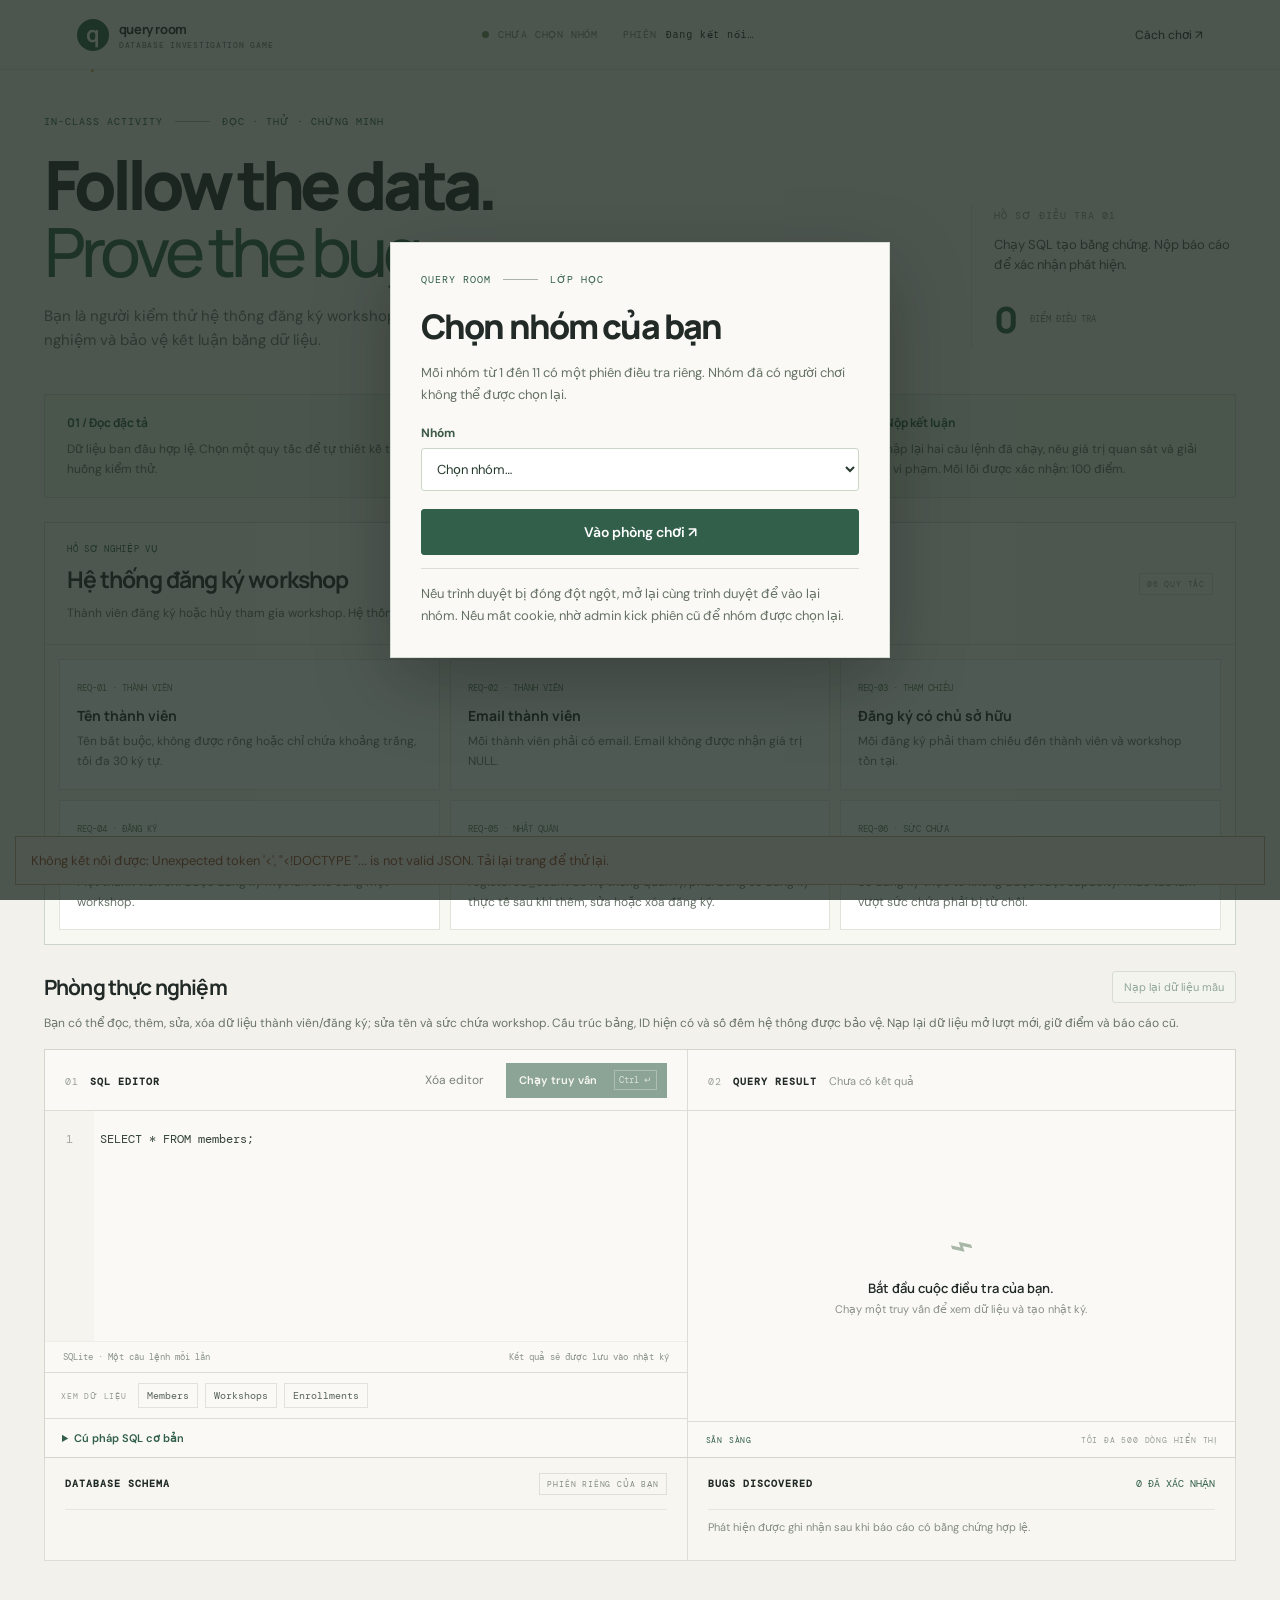
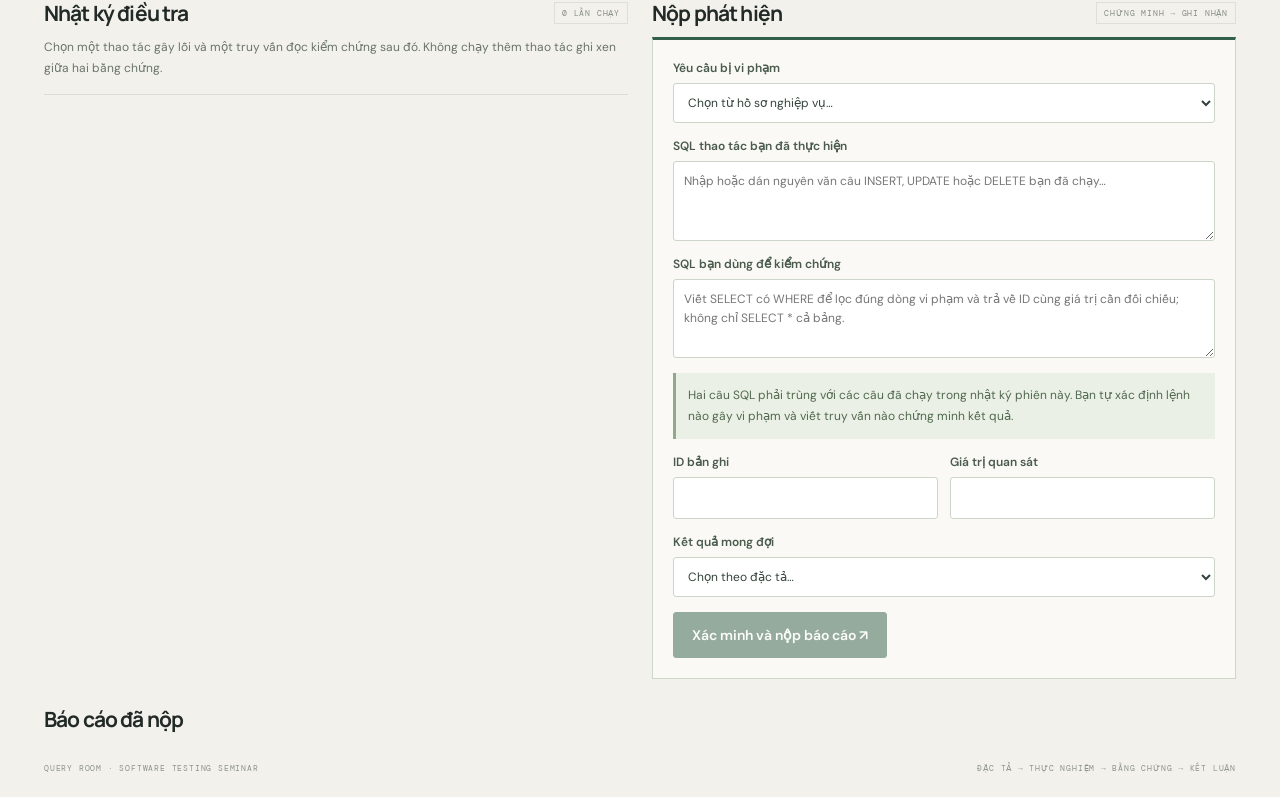
==== commit 33164d40: "Remove unused report explanation fields" ====
--- a/index.html
+++ b/index.html
@@ -11,14 +11,13 @@
 <header class="topbar">
   <a class="brand" href="/"><span class="brand-mark">q<span>.</span></span><span>query room<small>DATABASE INVESTIGATION GAME</small></span></a>
   <div class="session"><span class="live-dot"></span><span id="group-label">CHƯA CHỌN NHÓM</span><span class="session-sep">·</span><span>PHIÊN</span><code id="session-id">Đang kết nối…</code></div>
-  <button type="button" class="leave-button" id="leave-group" hidden>Thoát nhóm</button>
   <a class="guide-link" href="#activity">Cách chơi ↗</a>
 </header>
 <section id="group-gate" class="group-gate" aria-label="Chọn nhóm để vào phòng chơi">
   <div class="gate-card">
     <div class="eyebrow">QUERY ROOM <span class="eyebrow-line"></span> LỚP HỌC</div>
     <h1 id="gate-title">Chọn nhóm của bạn</h1>
-    <p id="gate-description">Mỗi nhóm từ 1 đến 11 có một phiên điều tra riêng. Nhóm đang chơi không thể được chọn lại; điểm đã ghi nhận sẽ được giữ khi nhóm vào lại.</p>
+    <p id="gate-description">Mỗi nhóm từ 1 đến 11 có một phiên điều tra riêng. Nhóm đã có người chơi không thể được chọn lại.</p>
     <form id="group-form">
       <label>Nhóm<select id="group-select" required><option value="">Chọn nhóm…</option></select></label>
       <button class="primary" type="submit" id="join-button">Vào phòng chơi ↗</button>
@@ -32,42 +31,34 @@
   <section class="intro">
     <div class="intro-copy"><div class="eyebrow">IN-CLASS ACTIVITY <span class="eyebrow-line"></span> ĐỌC · THỬ · CHỨNG MINH</div>
       <h1>Follow the data.<br><em>Prove the bug.</em></h1>
-      <p>Bạn là người kiểm thử hệ thống đặt phòng khách sạn. Đọc đặc tả, tự thiết kế thử nghiệm và chứng minh lỗi bằng dữ liệu.</p>
+      <p>Bạn là người kiểm thử hệ thống đăng ký workshop. Đọc đặc tả, tự thiết kế thử nghiệm và bảo vệ kết luận bằng dữ liệu.</p>
     </div>
     <div class="intro-note"><div class="note-index">HỒ SƠ ĐIỀU TRA <span id="round-label">01</span></div><p>Chạy SQL tạo bằng chứng. Nộp báo cáo để xác nhận phát hiện.</p><div class="score"><strong id="score">0</strong><span>ĐIỂM ĐIỀU TRA</span></div></div>
   </section>
   <section class="play-guide" id="activity" aria-label="Cách chơi">
     <div><b>01 / Đọc đặc tả</b><p>Dữ liệu ban đầu hợp lệ. Chọn một quy tắc để tự thiết kế tình huống kiểm thử.</p></div>
-    <div><b>02 / Tạo bằng chứng</b><p>Chạy từng thao tác theo thứ tự, rồi SELECT đúng dòng vi phạm. Mỗi lần chạy một câu SQL.</p></div>
-    <div><b>03 / Nộp bằng chứng</b><p>Dán đủ các câu thao tác liên quan đến lỗi. SELECT phải trả đúng dữ liệu kiểm chứng: với cặp bản ghi trùng email hoặc đặt phòng chồng lấn, có thể trả hai dòng kèm ID; các lỗi khác cần trả đủ dữ liệu cần đối chiếu trên cùng dòng. Mỗi lỗi được xác nhận: 100 điểm.</p></div>
+    <div><b>02 / Tạo bằng chứng</b><p>Chạy thao tác ghi, rồi truy vấn đọc để chứng minh kết quả. Mỗi lần chạy một câu SQL.</p></div>
+    <div><b>03 / Nộp kết luận</b><p>Tự nhập lại hai câu lệnh đã chạy, nêu giá trị quan sát và giải thích vi phạm. Mỗi lỗi được xác nhận: 100 điểm.</p></div>
   </section>
   <section class="requirements" aria-labelledby="requirements-title">
-    <div class="requirements-head"><div><div class="requirements-kicker">HỒ SƠ NGHIỆP VỤ</div><h2 id="requirements-title">Hệ thống đặt phòng khách sạn</h2><p>Dữ liệu mẫu ban đầu hợp lệ. Đối chiếu quy tắc với các bảng Guest, RoomType, Room, Booking và Payment.</p></div><span class="tiny-tag">14 QUY TẮC</span></div>
+    <div class="requirements-head"><div><div class="requirements-kicker">HỒ SƠ NGHIỆP VỤ</div><h2 id="requirements-title">Hệ thống đăng ký workshop</h2><p>Thành viên đăng ký hoặc hủy tham gia workshop. Hệ thống quản lý sức chứa và tự cập nhật số lượng đăng ký.</p></div><span class="tiny-tag">06 QUY TẮC</span></div>
     <div class="requirements-grid">
-      <article class="requirement-card"><span>BR-01 · KHÁCH</span><h3>Email hợp lệ</h3><p>Email có dạng local-part@domain, không khoảng trắng, đúng một @ và domain có dấu chấm với hai phần không rỗng.</p></article>
-      <article class="requirement-card"><span>BR-02 · KHÁCH</span><h3>Email duy nhất</h3><p>Hai khách không được có email trùng nhau, không phân biệt chữ hoa và chữ thường.</p></article>
-      <article class="requirement-card"><span>BR-03 · KHÁCH</span><h3>Tên khách</h3><p>Tên bắt buộc và dài 1–100 ký tự sau khi loại bỏ khoảng trắng đầu cuối.</p></article>
-      <article class="requirement-card"><span>BR-04 · PHÒNG</span><h3>Loại phòng</h3><p>Mỗi phòng có số phòng duy nhất và loại phòng thuộc danh mục RoomType.</p></article>
-      <article class="requirement-card"><span>BR-05 · PHÒNG</span><h3>Phòng hoạt động</h3><p>Chỉ phòng đang hoạt động mới được tạo đặt phòng mới.</p></article>
-      <article class="requirement-card"><span>BR-06 · THAM CHIẾU</span><h3>Khách và phòng tồn tại</h3><p>Đặt phòng phải tham chiếu khách và phòng tồn tại.</p></article>
-      <article class="requirement-card"><span>BR-07 · THỜI GIAN</span><h3>Ngày và số đêm</h3><p>Ngày trả sau ngày nhận; số đêm bằng hiệu số ngày.</p></article>
-      <article class="requirement-card"><span>BR-08 · THỜI GIAN</span><h3>Không chồng lấn</h3><p>Cùng phòng không có hai đặt phòng giao nhau; đặt phòng đã huỷ không chiếm phòng. Ngày trả là điểm kết thúc.</p></article>
-      <article class="requirement-card"><span>BR-09 · GIÁ</span><h3>Đơn giá khi đặt</h3><p>Lưu đơn giá mỗi đêm tại thời điểm đặt; đổi giá phòng về sau không đổi giá đã áp dụng và tổng tiền cũ.</p></article>
-      <article class="requirement-card"><span>BR-10 · GIÁ</span><h3>Giảm giá</h3><p>Từ 3 đêm giảm đúng 10%; dưới 3 đêm không giảm. Tỷ lệ nằm trong 0–1.</p></article>
-      <article class="requirement-card"><span>BR-11 · GIÁ</span><h3>Tổng tiền</h3><p>Số đêm × đơn giá khi đặt × (1 − tỷ lệ giảm), làm tròn 2 chữ số thập phân.</p></article>
-      <article class="requirement-card"><span>BR-12 · THANH TOÁN</span><h3>Giới hạn thanh toán</h3><p>Mỗi khoản lớn hơn 0; tổng đã trả không vượt tổng tiền đặt phòng.</p></article>
-      <article class="requirement-card"><span>BR-13 · TRẠNG THÁI</span><h3>Đồng bộ thanh toán</h3><p>Chưa huỷ: PAID khi tổng trả đạt tổng tiền, ngược lại BOOKED; phản ánh cả sửa payment lẫn tổng tiền.</p></article>
-      <article class="requirement-card"><span>BR-14 · HUỶ</span><h3>Không nhận tiền mới</h3><p>Đặt phòng CANCELLED không nhận khoản thanh toán mới và không bị payment đổi trạng thái huỷ.</p></article>
+      <article class="requirement-card"><span>REQ-01 · THÀNH VIÊN</span><h3>Tên thành viên</h3><p>Tên bắt buộc, không được rỗng hoặc chỉ chứa khoảng trắng, tối đa 30 ký tự.</p></article>
+      <article class="requirement-card"><span>REQ-02 · THÀNH VIÊN</span><h3>Email thành viên</h3><p>Mỗi thành viên phải có email. Email không được nhận giá trị NULL.</p></article>
+      <article class="requirement-card"><span>REQ-03 · THAM CHIẾU</span><h3>Đăng ký có chủ sở hữu</h3><p>Mỗi đăng ký phải tham chiếu đến thành viên và workshop tồn tại.</p></article>
+      <article class="requirement-card"><span>REQ-04 · ĐĂNG KÝ</span><h3>Mỗi người, một chỗ</h3><p>Một thành viên chỉ được đăng ký một lần cho cùng một workshop.</p></article>
+      <article class="requirement-card"><span>REQ-05 · NHẤT QUÁN</span><h3>Số lượng đăng ký</h3><p>registered_count do hệ thống quản lý, phải bằng số đăng ký thực tế sau khi thêm, sửa hoặc xóa đăng ký.</p></article>
+      <article class="requirement-card"><span>REQ-06 · SỨC CHỨA</span><h3>Giới hạn workshop</h3><p>Số đăng ký thực tế không được vượt capacity. Thao tác làm vượt sức chứa phải bị từ chối.</p></article>
     </div>
   </section>
   <div class="section-toolbar"><h2>Phòng thực nghiệm</h2><button class="secondary" id="reset-data" disabled>Nạp lại dữ liệu mẫu</button></div>
-  <p class="section-note">Bạn có thể đọc và thao tác dữ liệu Guest, Room, Booking, Payment. RoomType là danh mục tham chiếu. Cấu trúc bảng và ID hiện có được bảo vệ. Đây là bản chuyển sang SQLite từ script SQL Server; dùng cú pháp SQLite. Nạp lại dữ liệu mở lượt mới, giữ điểm.</p>
+  <p class="section-note">Bạn có thể đọc, thêm, sửa, xóa dữ liệu thành viên/đăng ký; sửa tên và sức chứa workshop. Cấu trúc bảng, ID hiện có và số đếm hệ thống được bảo vệ. Nạp lại dữ liệu mở lượt mới, giữ điểm và báo cáo cũ.</p>
   <section class="workspace" aria-label="SQL workspace">
     <div class="editor-pane">
       <div class="pane-head"><div><span class="step">01</span><span class="pane-title">SQL EDITOR</span></div><div class="editor-actions"><button class="text-button" id="reset-btn">Xóa editor</button><button class="run-button" id="run-btn" disabled><span>Chạy truy vấn</span><kbd>Ctrl ↵</kbd></button></div></div>
       <div class="editor-wrap"><div class="line-numbers" id="line-numbers">1</div><textarea id="sql-editor" spellcheck="false" aria-label="SQL query editor" autocapitalize="off" autocomplete="off"></textarea></div>
       <div class="editor-foot"><span>SQLite · Một câu lệnh mỗi lần</span><span id="query-hint">Kết quả sẽ được lưu vào nhật ký</span></div>
-      <div class="examples"><span class="examples-label">XEM DỮ LIỆU</span><button data-query="SELECT * FROM Guest;">Guest</button><button data-query="SELECT * FROM RoomType;">RoomType</button><button data-query="SELECT * FROM Room;">Room</button><button data-query="SELECT * FROM Booking;">Booking</button><button data-query="SELECT * FROM Payment;">Payment</button></div>
+      <div class="examples"><span class="examples-label">XEM DỮ LIỆU</span><button data-query="SELECT * FROM members;">Members</button><button data-query="SELECT * FROM workshops;">Workshops</button><button data-query="SELECT * FROM enrollments;">Enrollments</button></div>
       <details class="syntax-help"><summary>Cú pháp SQL cơ bản</summary><pre>SELECT cột FROM bảng WHERE điều_kiện;
 INSERT INTO bảng (cột) VALUES (giá_trị);
 UPDATE bảng SET cột = giá_trị WHERE điều_kiện;
@@ -82,23 +73,22 @@
     <aside class="bugs-panel"><div class="section-head"><span class="pane-title">BUGS DISCOVERED</span><span class="bug-count" id="bug-count">0 ĐÃ XÁC NHẬN</span></div><p class="bugs-intro">Phát hiện được ghi nhận sau khi báo cáo có bằng chứng hợp lệ.</p><div id="bug-list"></div></aside>
   </section>
   <section class="investigation-grid">
-    <div class="journal-panel"><div class="section-toolbar"><h2>Nhật ký điều tra</h2><span class="tiny-tag" id="history-count">0 LẦN CHẠY</span></div><p class="section-note">Khi nộp, phải có đủ các câu ghi dữ liệu liên quan trực tiếp đến lỗi; có thể kèm thao tác khác đã chạy trong lượt. Thứ tự dán không quan trọng. Server sẽ tự đối chiếu với nhật ký và trạng thái tại lần SELECT.</p><div id="history-list" class="history-list"></div></div>
+    <div class="journal-panel"><div class="section-toolbar"><h2>Nhật ký điều tra</h2><span class="tiny-tag" id="history-count">0 LẦN CHẠY</span></div><p class="section-note">Chọn một thao tác gây lỗi và một truy vấn đọc kiểm chứng sau đó. Không chạy thêm thao tác ghi xen giữa hai bằng chứng.</p><div id="history-list" class="history-list"></div></div>
     <div class="report-panel" id="report-panel"><div class="section-toolbar"><h2>Nộp phát hiện</h2><span class="tiny-tag">CHỨNG MINH → GHI NHẬN</span></div>
       <form id="report-form">
-        <label>Yêu cầu bị vi phạm<select id="requirement" required><option value="">Chọn từ hồ sơ nghiệp vụ…</option><option value="BR-01">BR-01 — Email hợp lệ</option><option value="BR-02">BR-02 — Email duy nhất</option><option value="BR-03">BR-03 — Tên khách</option><option value="BR-04">BR-04 — Loại phòng</option><option value="BR-05">BR-05 — Phòng hoạt động</option><option value="BR-07">BR-07 — Số đêm</option><option value="BR-08">BR-08 — Chồng lấn</option><option value="BR-10">BR-10 — Giảm giá</option><option value="BR-11">BR-11 — Tổng tiền</option><option value="BR-12">BR-12 — Thanh toán vượt</option><option value="BR-13">BR-13 — Trạng thái</option><option value="BR-14">BR-14 — Thanh toán sau huỷ</option></select></label>
-        <label>Các câu SQL thao tác bạn đã chạy<textarea id="mutation-sql" rows="5" placeholder="Dán đủ các INSERT, UPDATE hoặc DELETE liên quan đến lỗi; có thể kèm lệnh khác đã chạy. Mỗi câu kết thúc bằng dấu ;" required></textarea></label>
-        <label>SQL bạn dùng để kiểm chứng<textarea id="evidence-sql" rows="3" placeholder="Viết SELECT lọc đúng dòng vi phạm, trả về ID và các giá trị cần đối chiếu; không chỉ SELECT cả bảng." required></textarea></label>
-        <p class="evidence-help" id="evidence-help">Nộp đủ thao tác ghi liên quan đến dòng lỗi; có thể kèm câu ghi khác đã chạy trong cùng lượt và dán theo thứ tự bất kỳ. SELECT phải chạy sau thao tác và trả về đúng bản ghi liên quan. Khi đối chiếu hai bản ghi cùng loại, có thể trả hai dòng với ID rõ ràng; trường hợp khác cần đủ dữ liệu cần so sánh trên cùng dòng. BR-06 và BR-09 cần giáo viên đánh giá trực tiếp, không tự chấm.</p>
+        <label>Yêu cầu bị vi phạm<select id="requirement" required><option value="">Chọn từ hồ sơ nghiệp vụ…</option><option value="REQ-01">REQ-01 — Tên thành viên</option><option value="REQ-02">REQ-02 — Email thành viên</option><option value="REQ-03">REQ-03 — Tham chiếu đăng ký</option><option value="REQ-04">REQ-04 — Đăng ký duy nhất</option><option value="REQ-05">REQ-05 — Số lượng đăng ký</option><option value="REQ-06">REQ-06 — Sức chứa</option></select></label>
+        <label>SQL thao tác bạn đã thực hiện<textarea id="mutation-sql" rows="3" placeholder="Nhập hoặc dán nguyên văn câu INSERT, UPDATE hoặc DELETE bạn đã chạy…" required></textarea></label>
+        <label>SQL bạn dùng để kiểm chứng<textarea id="evidence-sql" rows="3" placeholder="Nhập hoặc dán nguyên văn câu SELECT kiểm tra kết quả…" required></textarea></label>
+        <p class="evidence-help" id="evidence-help">Hai câu SQL phải trùng với các câu đã chạy trong nhật ký phiên này. Bạn tự xác định lệnh nào gây vi phạm và viết truy vấn nào chứng minh kết quả.</p>
         <div class="form-pair"><label><span id="target-label">ID bản ghi</span><input id="target-id" type="number" step="1" required></label><label><span id="observed-label">Giá trị quan sát</span><input id="observed" maxlength="50" required></label></div>
-        <label>Kết quả mong đợi<select id="expected" required><option value="">Chọn theo đặc tả…</option><option value="reject">Từ chối dữ liệu vi phạm</option><option value="synchronize">Đồng bộ trạng thái thanh toán</option><option value="derive">Tính và lưu giá trị đúng theo quy tắc</option></select></label>
-        <p class="section-note">Server đối chiếu chuỗi thao tác, trạng thái dữ liệu trước/sau, ID, giá trị quan sát và kết quả SELECT để xác nhận lỗi.</p>
+        <label>Kết quả mong đợi<select id="expected" required><option value="">Chọn theo đặc tả…</option><option value="reject">Từ chối thao tác vi phạm; không lưu thay đổi</option><option value="synchronize">Chấp nhận thao tác và đồng bộ số đếm</option><option value="allow">Chấp nhận thao tác; giữ số đếm cũ</option></select></label>
         <button type="submit" class="primary" id="submit-report" disabled>Xác minh và nộp báo cáo ↗</button>
         <div id="report-feedback" role="status" aria-live="polite"></div>
       </form>
     </div>
   </section>
   <section class="reports-panel"><div class="section-toolbar"><h2>Báo cáo đã nộp</h2></div><div id="reports-list"></div></section>
-  <footer><span>QUERY ROOM · SOFTWARE TESTING SEMINAR</span><span>ĐẶC TẢ → THỰC NGHIỆM → BẰNG CHỨNG → XÁC NHẬN</span></footer>
+  <footer><span>QUERY ROOM · SOFTWARE TESTING SEMINAR</span><span>ĐẶC TẢ → THỰC NGHIỆM → BẰNG CHỨNG → KẾT LUẬN</span></footer>
 </main>
 <div id="connection-status" role="status" aria-live="polite"></div>
 <script src="/app.js"></script>
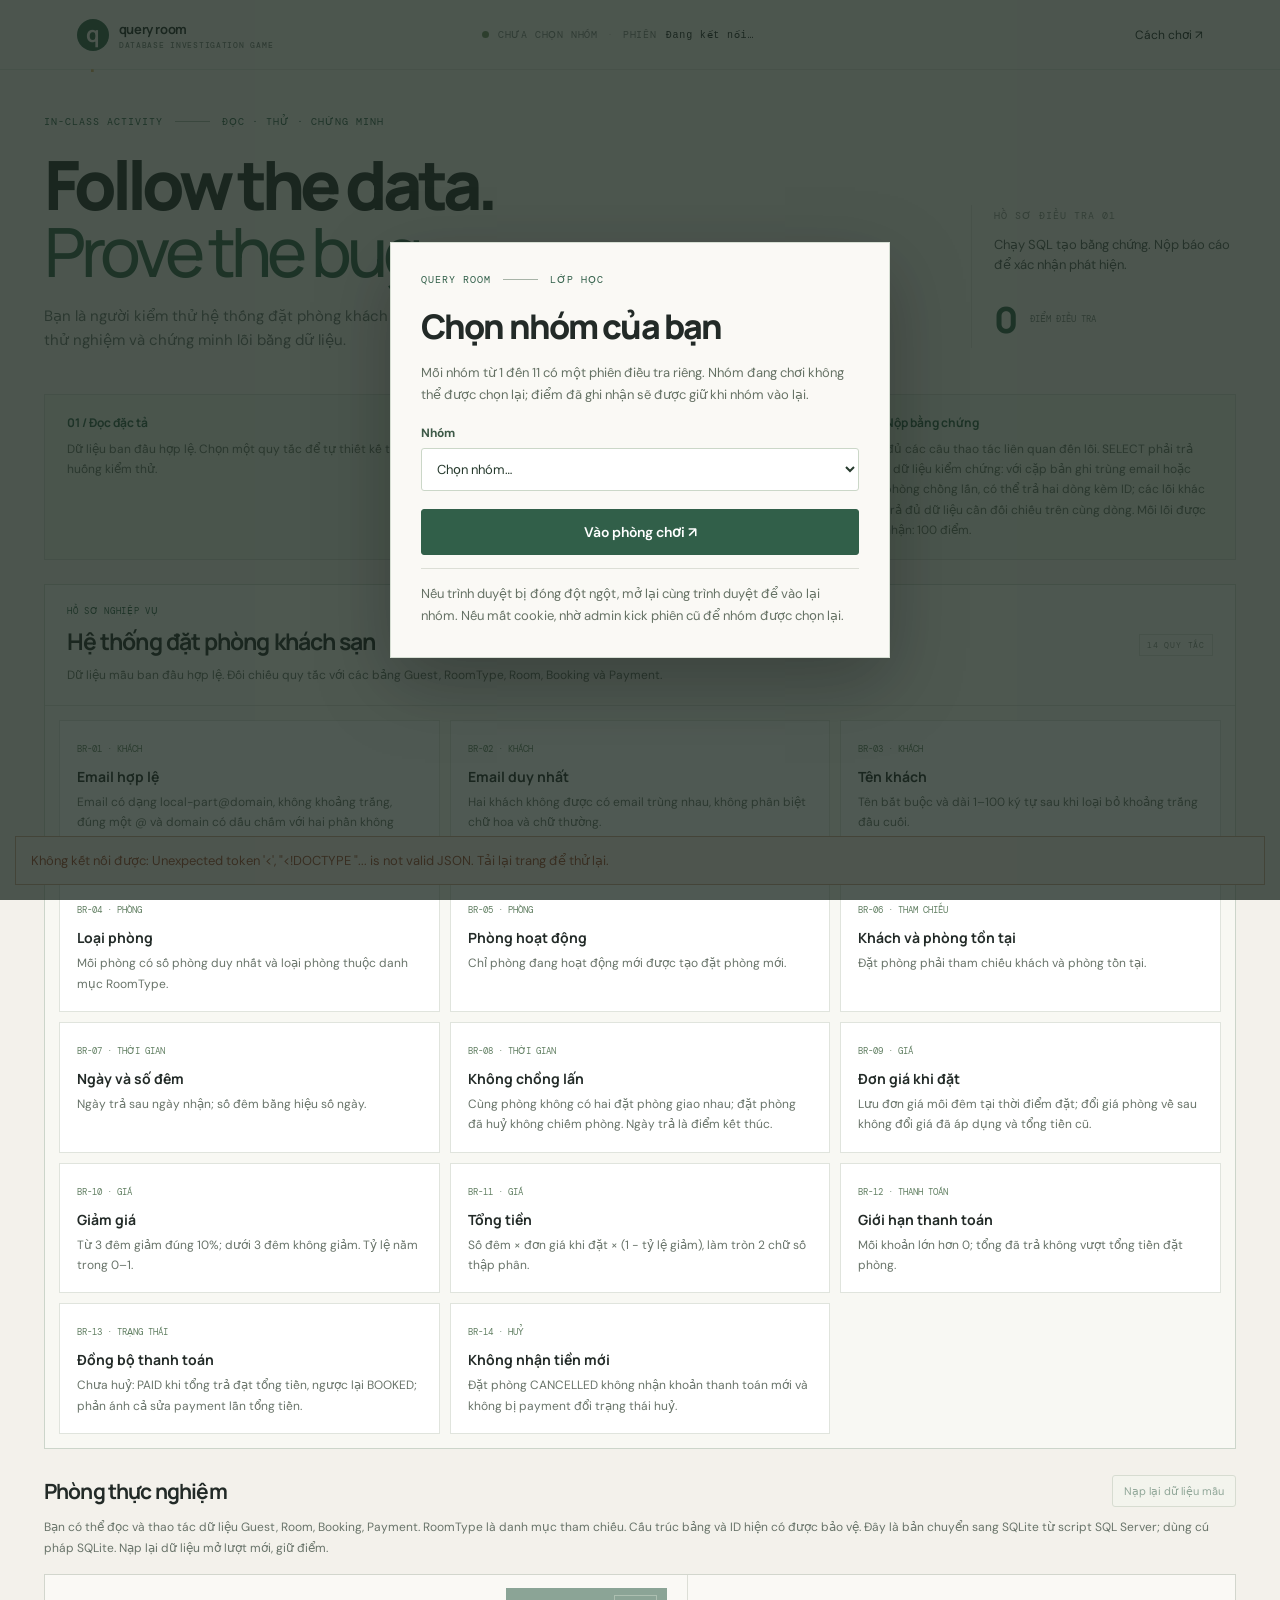
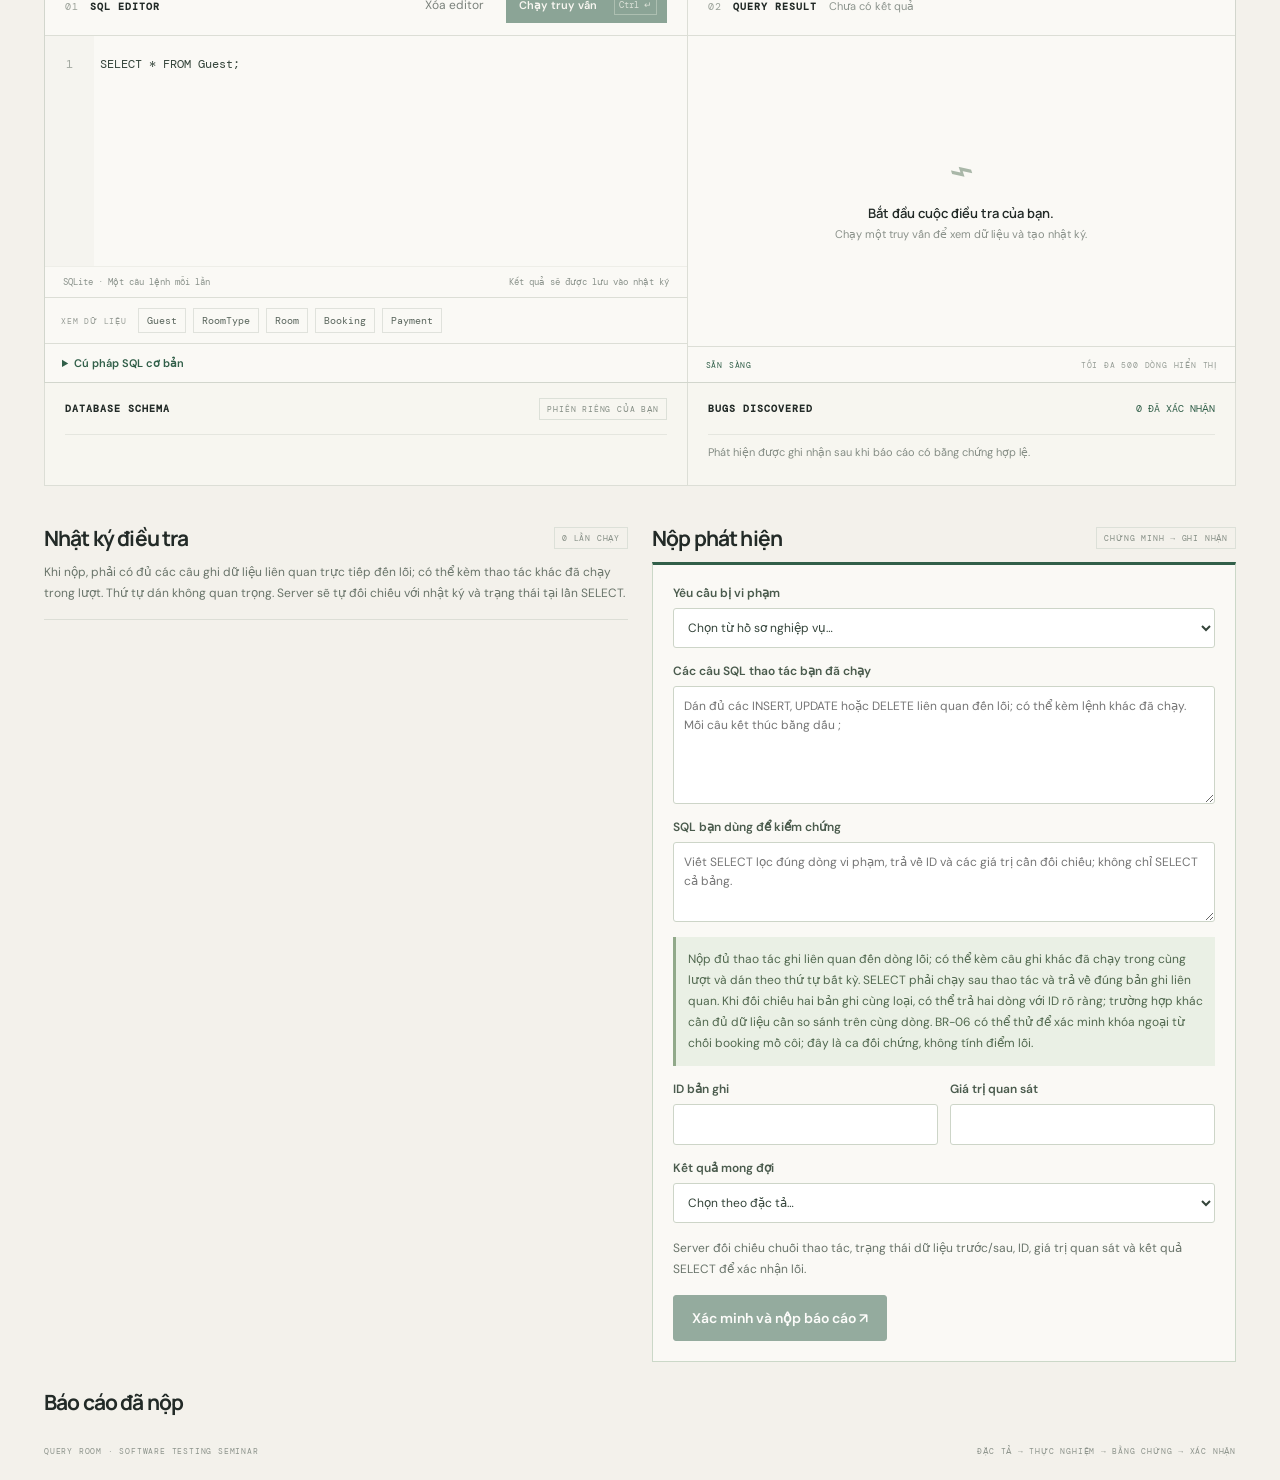
==== commit 5f86deba: "Complete hotel booking issue coverage" ====
--- a/index.html
+++ b/index.html
@@ -11,13 +11,14 @@
 <header class="topbar">
   <a class="brand" href="/"><span class="brand-mark">q<span>.</span></span><span>query room<small>DATABASE INVESTIGATION GAME</small></span></a>
   <div class="session"><span class="live-dot"></span><span id="group-label">CHƯA CHỌN NHÓM</span><span class="session-sep">·</span><span>PHIÊN</span><code id="session-id">Đang kết nối…</code></div>
+  <button type="button" class="leave-button" id="leave-group" hidden>Thoát nhóm</button>
   <a class="guide-link" href="#activity">Cách chơi ↗</a>
 </header>
 <section id="group-gate" class="group-gate" aria-label="Chọn nhóm để vào phòng chơi">
   <div class="gate-card">
     <div class="eyebrow">QUERY ROOM <span class="eyebrow-line"></span> LỚP HỌC</div>
     <h1 id="gate-title">Chọn nhóm của bạn</h1>
-    <p id="gate-description">Mỗi nhóm từ 1 đến 11 có một phiên điều tra riêng. Nhóm đã có người chơi không thể được chọn lại.</p>
+    <p id="gate-description">Mỗi nhóm từ 1 đến 11 có một phiên điều tra riêng. Nhóm đang chơi không thể được chọn lại; điểm đã ghi nhận sẽ được giữ khi nhóm vào lại.</p>
     <form id="group-form">
       <label>Nhóm<select id="group-select" required><option value="">Chọn nhóm…</option></select></label>
       <button class="primary" type="submit" id="join-button">Vào phòng chơi ↗</button>
@@ -31,34 +32,42 @@
   <section class="intro">
     <div class="intro-copy"><div class="eyebrow">IN-CLASS ACTIVITY <span class="eyebrow-line"></span> ĐỌC · THỬ · CHỨNG MINH</div>
       <h1>Follow the data.<br><em>Prove the bug.</em></h1>
-      <p>Bạn là người kiểm thử hệ thống đăng ký workshop. Đọc đặc tả, tự thiết kế thử nghiệm và bảo vệ kết luận bằng dữ liệu.</p>
+      <p>Bạn là người kiểm thử hệ thống đặt phòng khách sạn. Đọc đặc tả, tự thiết kế thử nghiệm và chứng minh lỗi bằng dữ liệu.</p>
     </div>
     <div class="intro-note"><div class="note-index">HỒ SƠ ĐIỀU TRA <span id="round-label">01</span></div><p>Chạy SQL tạo bằng chứng. Nộp báo cáo để xác nhận phát hiện.</p><div class="score"><strong id="score">0</strong><span>ĐIỂM ĐIỀU TRA</span></div></div>
   </section>
   <section class="play-guide" id="activity" aria-label="Cách chơi">
     <div><b>01 / Đọc đặc tả</b><p>Dữ liệu ban đầu hợp lệ. Chọn một quy tắc để tự thiết kế tình huống kiểm thử.</p></div>
-    <div><b>02 / Tạo bằng chứng</b><p>Chạy thao tác ghi, rồi truy vấn đọc để chứng minh kết quả. Mỗi lần chạy một câu SQL.</p></div>
-    <div><b>03 / Nộp kết luận</b><p>Tự nhập lại hai câu lệnh đã chạy, nêu giá trị quan sát và giải thích vi phạm. Mỗi lỗi được xác nhận: 100 điểm.</p></div>
+    <div><b>02 / Tạo bằng chứng</b><p>Chạy từng thao tác theo thứ tự, rồi SELECT đúng dòng vi phạm. Mỗi lần chạy một câu SQL.</p></div>
+    <div><b>03 / Nộp bằng chứng</b><p>Dán đủ các câu thao tác liên quan đến lỗi. SELECT phải trả đúng dữ liệu kiểm chứng: với cặp bản ghi trùng email hoặc đặt phòng chồng lấn, có thể trả hai dòng kèm ID; các lỗi khác cần trả đủ dữ liệu cần đối chiếu trên cùng dòng. Mỗi lỗi được xác nhận: 100 điểm.</p></div>
   </section>
   <section class="requirements" aria-labelledby="requirements-title">
-    <div class="requirements-head"><div><div class="requirements-kicker">HỒ SƠ NGHIỆP VỤ</div><h2 id="requirements-title">Hệ thống đăng ký workshop</h2><p>Thành viên đăng ký hoặc hủy tham gia workshop. Hệ thống quản lý sức chứa và tự cập nhật số lượng đăng ký.</p></div><span class="tiny-tag">06 QUY TẮC</span></div>
+    <div class="requirements-head"><div><div class="requirements-kicker">HỒ SƠ NGHIỆP VỤ</div><h2 id="requirements-title">Hệ thống đặt phòng khách sạn</h2><p>Dữ liệu mẫu ban đầu hợp lệ. Đối chiếu quy tắc với các bảng Guest, RoomType, Room, Booking và Payment.</p></div><span class="tiny-tag">14 QUY TẮC</span></div>
     <div class="requirements-grid">
-      <article class="requirement-card"><span>REQ-01 · THÀNH VIÊN</span><h3>Tên thành viên</h3><p>Tên bắt buộc, không được rỗng hoặc chỉ chứa khoảng trắng, tối đa 30 ký tự.</p></article>
-      <article class="requirement-card"><span>REQ-02 · THÀNH VIÊN</span><h3>Email thành viên</h3><p>Mỗi thành viên phải có email. Email không được nhận giá trị NULL.</p></article>
-      <article class="requirement-card"><span>REQ-03 · THAM CHIẾU</span><h3>Đăng ký có chủ sở hữu</h3><p>Mỗi đăng ký phải tham chiếu đến thành viên và workshop tồn tại.</p></article>
-      <article class="requirement-card"><span>REQ-04 · ĐĂNG KÝ</span><h3>Mỗi người, một chỗ</h3><p>Một thành viên chỉ được đăng ký một lần cho cùng một workshop.</p></article>
-      <article class="requirement-card"><span>REQ-05 · NHẤT QUÁN</span><h3>Số lượng đăng ký</h3><p>registered_count do hệ thống quản lý, phải bằng số đăng ký thực tế sau khi thêm, sửa hoặc xóa đăng ký.</p></article>
-      <article class="requirement-card"><span>REQ-06 · SỨC CHỨA</span><h3>Giới hạn workshop</h3><p>Số đăng ký thực tế không được vượt capacity. Thao tác làm vượt sức chứa phải bị từ chối.</p></article>
+      <article class="requirement-card"><span>BR-01 · KHÁCH</span><h3>Email hợp lệ</h3><p>Email có dạng local-part@domain, không khoảng trắng, đúng một @ và domain có dấu chấm với hai phần không rỗng.</p></article>
+      <article class="requirement-card"><span>BR-02 · KHÁCH</span><h3>Email duy nhất</h3><p>Hai khách không được có email trùng nhau, không phân biệt chữ hoa và chữ thường.</p></article>
+      <article class="requirement-card"><span>BR-03 · KHÁCH</span><h3>Tên khách</h3><p>Tên bắt buộc và dài 1–100 ký tự sau khi loại bỏ khoảng trắng đầu cuối.</p></article>
+      <article class="requirement-card"><span>BR-04 · PHÒNG</span><h3>Loại phòng</h3><p>Mỗi phòng có số phòng duy nhất và loại phòng thuộc danh mục RoomType.</p></article>
+      <article class="requirement-card"><span>BR-05 · PHÒNG</span><h3>Phòng hoạt động</h3><p>Chỉ phòng đang hoạt động mới được tạo đặt phòng mới.</p></article>
+      <article class="requirement-card"><span>BR-06 · THAM CHIẾU</span><h3>Khách và phòng tồn tại</h3><p>Đặt phòng phải tham chiếu khách và phòng tồn tại.</p></article>
+      <article class="requirement-card"><span>BR-07 · THỜI GIAN</span><h3>Ngày và số đêm</h3><p>Ngày trả sau ngày nhận; số đêm bằng hiệu số ngày.</p></article>
+      <article class="requirement-card"><span>BR-08 · THỜI GIAN</span><h3>Không chồng lấn</h3><p>Cùng phòng không có hai đặt phòng giao nhau; đặt phòng đã huỷ không chiếm phòng. Ngày trả là điểm kết thúc.</p></article>
+      <article class="requirement-card"><span>BR-09 · GIÁ</span><h3>Đơn giá khi đặt</h3><p>Lưu đơn giá mỗi đêm tại thời điểm đặt; đổi giá phòng về sau không đổi giá đã áp dụng và tổng tiền cũ.</p></article>
+      <article class="requirement-card"><span>BR-10 · GIÁ</span><h3>Giảm giá</h3><p>Từ 3 đêm giảm đúng 10%; dưới 3 đêm không giảm. Tỷ lệ nằm trong 0–1.</p></article>
+      <article class="requirement-card"><span>BR-11 · GIÁ</span><h3>Tổng tiền</h3><p>Số đêm × đơn giá khi đặt × (1 − tỷ lệ giảm), làm tròn 2 chữ số thập phân.</p></article>
+      <article class="requirement-card"><span>BR-12 · THANH TOÁN</span><h3>Giới hạn thanh toán</h3><p>Mỗi khoản lớn hơn 0; tổng đã trả không vượt tổng tiền đặt phòng.</p></article>
+      <article class="requirement-card"><span>BR-13 · TRẠNG THÁI</span><h3>Đồng bộ thanh toán</h3><p>Chưa huỷ: PAID khi tổng trả đạt tổng tiền, ngược lại BOOKED; phản ánh cả sửa payment lẫn tổng tiền.</p></article>
+      <article class="requirement-card"><span>BR-14 · HUỶ</span><h3>Không nhận tiền mới</h3><p>Đặt phòng CANCELLED không nhận khoản thanh toán mới và không bị payment đổi trạng thái huỷ.</p></article>
     </div>
   </section>
   <div class="section-toolbar"><h2>Phòng thực nghiệm</h2><button class="secondary" id="reset-data" disabled>Nạp lại dữ liệu mẫu</button></div>
-  <p class="section-note">Bạn có thể đọc, thêm, sửa, xóa dữ liệu thành viên/đăng ký; sửa tên và sức chứa workshop. Cấu trúc bảng, ID hiện có và số đếm hệ thống được bảo vệ. Nạp lại dữ liệu mở lượt mới, giữ điểm và báo cáo cũ.</p>
+  <p class="section-note">Bạn có thể đọc và thao tác dữ liệu Guest, Room, Booking, Payment. RoomType là danh mục tham chiếu. Cấu trúc bảng và ID hiện có được bảo vệ. Đây là bản chuyển sang SQLite từ script SQL Server; dùng cú pháp SQLite. Nạp lại dữ liệu mở lượt mới, giữ điểm.</p>
   <section class="workspace" aria-label="SQL workspace">
     <div class="editor-pane">
       <div class="pane-head"><div><span class="step">01</span><span class="pane-title">SQL EDITOR</span></div><div class="editor-actions"><button class="text-button" id="reset-btn">Xóa editor</button><button class="run-button" id="run-btn" disabled><span>Chạy truy vấn</span><kbd>Ctrl ↵</kbd></button></div></div>
       <div class="editor-wrap"><div class="line-numbers" id="line-numbers">1</div><textarea id="sql-editor" spellcheck="false" aria-label="SQL query editor" autocapitalize="off" autocomplete="off"></textarea></div>
       <div class="editor-foot"><span>SQLite · Một câu lệnh mỗi lần</span><span id="query-hint">Kết quả sẽ được lưu vào nhật ký</span></div>
-      <div class="examples"><span class="examples-label">XEM DỮ LIỆU</span><button data-query="SELECT * FROM members;">Members</button><button data-query="SELECT * FROM workshops;">Workshops</button><button data-query="SELECT * FROM enrollments;">Enrollments</button></div>
+      <div class="examples"><span class="examples-label">XEM DỮ LIỆU</span><button data-query="SELECT * FROM Guest;">Guest</button><button data-query="SELECT * FROM RoomType;">RoomType</button><button data-query="SELECT * FROM Room;">Room</button><button data-query="SELECT * FROM Booking;">Booking</button><button data-query="SELECT * FROM Payment;">Payment</button></div>
       <details class="syntax-help"><summary>Cú pháp SQL cơ bản</summary><pre>SELECT cột FROM bảng WHERE điều_kiện;
 INSERT INTO bảng (cột) VALUES (giá_trị);
 UPDATE bảng SET cột = giá_trị WHERE điều_kiện;
@@ -73,22 +82,23 @@
     <aside class="bugs-panel"><div class="section-head"><span class="pane-title">BUGS DISCOVERED</span><span class="bug-count" id="bug-count">0 ĐÃ XÁC NHẬN</span></div><p class="bugs-intro">Phát hiện được ghi nhận sau khi báo cáo có bằng chứng hợp lệ.</p><div id="bug-list"></div></aside>
   </section>
   <section class="investigation-grid">
-    <div class="journal-panel"><div class="section-toolbar"><h2>Nhật ký điều tra</h2><span class="tiny-tag" id="history-count">0 LẦN CHẠY</span></div><p class="section-note">Chọn một thao tác gây lỗi và một truy vấn đọc kiểm chứng sau đó. Không chạy thêm thao tác ghi xen giữa hai bằng chứng.</p><div id="history-list" class="history-list"></div></div>
+    <div class="journal-panel"><div class="section-toolbar"><h2>Nhật ký điều tra</h2><span class="tiny-tag" id="history-count">0 LẦN CHẠY</span></div><p class="section-note">Khi nộp, phải có đủ các câu ghi dữ liệu liên quan trực tiếp đến lỗi; có thể kèm thao tác khác đã chạy trong lượt. Thứ tự dán không quan trọng. Server sẽ tự đối chiếu với nhật ký và trạng thái tại lần SELECT.</p><div id="history-list" class="history-list"></div></div>
     <div class="report-panel" id="report-panel"><div class="section-toolbar"><h2>Nộp phát hiện</h2><span class="tiny-tag">CHỨNG MINH → GHI NHẬN</span></div>
       <form id="report-form">
-        <label>Yêu cầu bị vi phạm<select id="requirement" required><option value="">Chọn từ hồ sơ nghiệp vụ…</option><option value="REQ-01">REQ-01 — Tên thành viên</option><option value="REQ-02">REQ-02 — Email thành viên</option><option value="REQ-03">REQ-03 — Tham chiếu đăng ký</option><option value="REQ-04">REQ-04 — Đăng ký duy nhất</option><option value="REQ-05">REQ-05 — Số lượng đăng ký</option><option value="REQ-06">REQ-06 — Sức chứa</option></select></label>
-        <label>SQL thao tác bạn đã thực hiện<textarea id="mutation-sql" rows="3" placeholder="Nhập hoặc dán nguyên văn câu INSERT, UPDATE hoặc DELETE bạn đã chạy…" required></textarea></label>
-        <label>SQL bạn dùng để kiểm chứng<textarea id="evidence-sql" rows="3" placeholder="Nhập hoặc dán nguyên văn câu SELECT kiểm tra kết quả…" required></textarea></label>
-        <p class="evidence-help" id="evidence-help">Hai câu SQL phải trùng với các câu đã chạy trong nhật ký phiên này. Bạn tự xác định lệnh nào gây vi phạm và viết truy vấn nào chứng minh kết quả.</p>
+        <label>Yêu cầu bị vi phạm<select id="requirement" required><option value="">Chọn từ hồ sơ nghiệp vụ…</option><option value="BR-01">BR-01 — Email hợp lệ</option><option value="BR-02">BR-02 — Email duy nhất</option><option value="BR-03">BR-03 — Tên khách</option><option value="BR-04">BR-04 — Loại phòng</option><option value="BR-05">BR-05 — Phòng hoạt động</option><option value="BR-06">BR-06 — Tham chiếu khách/phòng (quy tắc được bảo vệ)</option><option value="BR-07">BR-07 — Số đêm</option><option value="BR-08">BR-08 — Chồng lấn</option><option value="BR-09">BR-09 — Đơn giá khi đặt</option><option value="BR-10">BR-10 — Giảm giá</option><option value="BR-11">BR-11 — Tổng tiền</option><option value="BR-12">BR-12 — Thanh toán vượt</option><option value="BR-13">BR-13 — Trạng thái</option><option value="BR-14">BR-14 — Thanh toán sau huỷ</option></select></label>
+        <label>Các câu SQL thao tác bạn đã chạy<textarea id="mutation-sql" rows="5" placeholder="Dán đủ các INSERT, UPDATE hoặc DELETE liên quan đến lỗi; có thể kèm lệnh khác đã chạy. Mỗi câu kết thúc bằng dấu ;" required></textarea></label>
+        <label>SQL bạn dùng để kiểm chứng<textarea id="evidence-sql" rows="3" placeholder="Viết SELECT lọc đúng dòng vi phạm, trả về ID và các giá trị cần đối chiếu; không chỉ SELECT cả bảng." required></textarea></label>
+        <p class="evidence-help" id="evidence-help">Nộp đủ thao tác ghi liên quan đến dòng lỗi; có thể kèm câu ghi khác đã chạy trong cùng lượt và dán theo thứ tự bất kỳ. SELECT phải chạy sau thao tác và trả về đúng bản ghi liên quan. Khi đối chiếu hai bản ghi cùng loại, có thể trả hai dòng với ID rõ ràng; trường hợp khác cần đủ dữ liệu cần so sánh trên cùng dòng. BR-06 có thể thử để xác minh khóa ngoại từ chối booking mồ côi; đây là ca đối chứng, không tính điểm lỗi.</p>
         <div class="form-pair"><label><span id="target-label">ID bản ghi</span><input id="target-id" type="number" step="1" required></label><label><span id="observed-label">Giá trị quan sát</span><input id="observed" maxlength="50" required></label></div>
-        <label>Kết quả mong đợi<select id="expected" required><option value="">Chọn theo đặc tả…</option><option value="reject">Từ chối thao tác vi phạm; không lưu thay đổi</option><option value="synchronize">Chấp nhận thao tác và đồng bộ số đếm</option><option value="allow">Chấp nhận thao tác; giữ số đếm cũ</option></select></label>
+        <label>Kết quả mong đợi<select id="expected" required><option value="">Chọn theo đặc tả…</option><option value="reject">Từ chối dữ liệu vi phạm</option><option value="synchronize">Đồng bộ trạng thái thanh toán</option><option value="derive">Tính và lưu giá trị đúng theo quy tắc</option></select></label>
+        <p class="section-note">Server đối chiếu chuỗi thao tác, trạng thái dữ liệu trước/sau, ID, giá trị quan sát và kết quả SELECT để xác nhận lỗi.</p>
         <button type="submit" class="primary" id="submit-report" disabled>Xác minh và nộp báo cáo ↗</button>
         <div id="report-feedback" role="status" aria-live="polite"></div>
       </form>
     </div>
   </section>
   <section class="reports-panel"><div class="section-toolbar"><h2>Báo cáo đã nộp</h2></div><div id="reports-list"></div></section>
-  <footer><span>QUERY ROOM · SOFTWARE TESTING SEMINAR</span><span>ĐẶC TẢ → THỰC NGHIỆM → BẰNG CHỨNG → KẾT LUẬN</span></footer>
+  <footer><span>QUERY ROOM · SOFTWARE TESTING SEMINAR</span><span>ĐẶC TẢ → THỰC NGHIỆM → BẰNG CHỨNG → XÁC NHẬN</span></footer>
 </main>
 <div id="connection-status" role="status" aria-live="polite"></div>
 <script src="/app.js"></script>
--- a/app.css
+++ b/app.css
@@ -4,3 +4,4 @@
 /* Group entry */
 [hidden]{display:none!important}.group-gate{position:fixed;inset:0;z-index:50;display:grid;place-items:center;overflow:auto;background:rgba(24,37,29,.76);padding:20px}.gate-card{width:min(100%,500px);background:#faf9f5;border:1px solid #d6ded3;box-shadow:0 25px 70px rgba(0,0,0,.25);padding:30px}.gate-card h1{font:800 34px var(--display);letter-spacing:-.055em;margin:17px 0 10px}.gate-card>p{font-size:13px;line-height:1.7;color:#667265}.gate-card label{display:block;color:#3d5947;font-size:12px;font-weight:700;margin:18px 0}.gate-card select{display:block;width:100%;margin-top:7px;padding:11px;border:1px solid #cbd7c8;border-radius:3px;background:#fff;color:#263a2d;font:13px var(--sans)}.gate-card .primary{width:100%}#gate-status:not(:empty){padding:10px;color:#a54d32;background:#faeee9}.gate-foot{border-top:1px solid var(--line);padding-top:14px;margin-bottom:0}
 .leave-button{border:1px solid #b8c8b8;background:transparent;color:var(--green);padding:8px 10px;border-radius:3px;font:600 11px var(--sans);cursor:pointer;white-space:nowrap}.leave-button:hover{background:#e4eee2}.leave-button:disabled{opacity:.5;cursor:wait}@media(max-width:650px){.topbar{gap:10px;padding:0 12px}.session{gap:4px;margin-left:auto;margin-right:0}.session-sep,.session-sep+span,.session code,.guide-link{display:none}.brand small{display:none}}
+.feedback.verified{background:#e6eee9;border-color:#b9c9bb;color:#45624f}.verdict.verified{background:#e6eee9;color:#45624f}
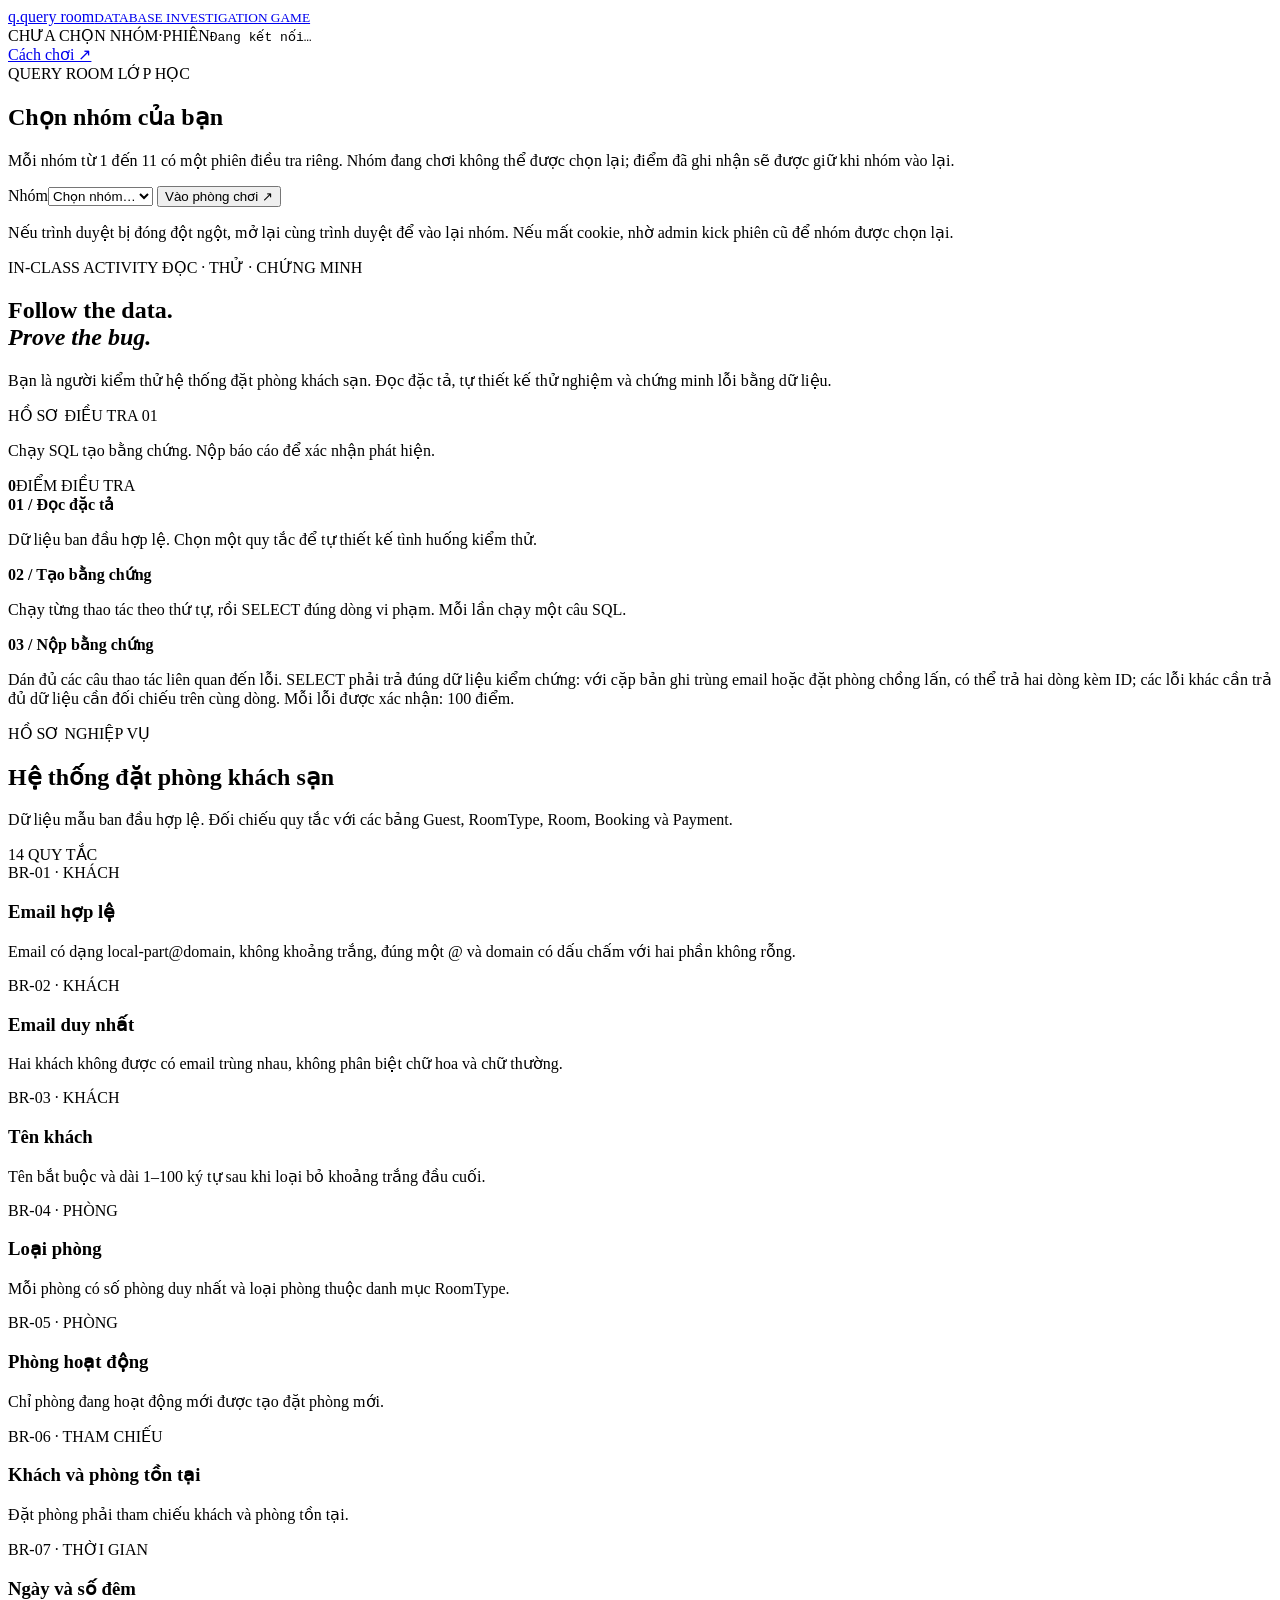
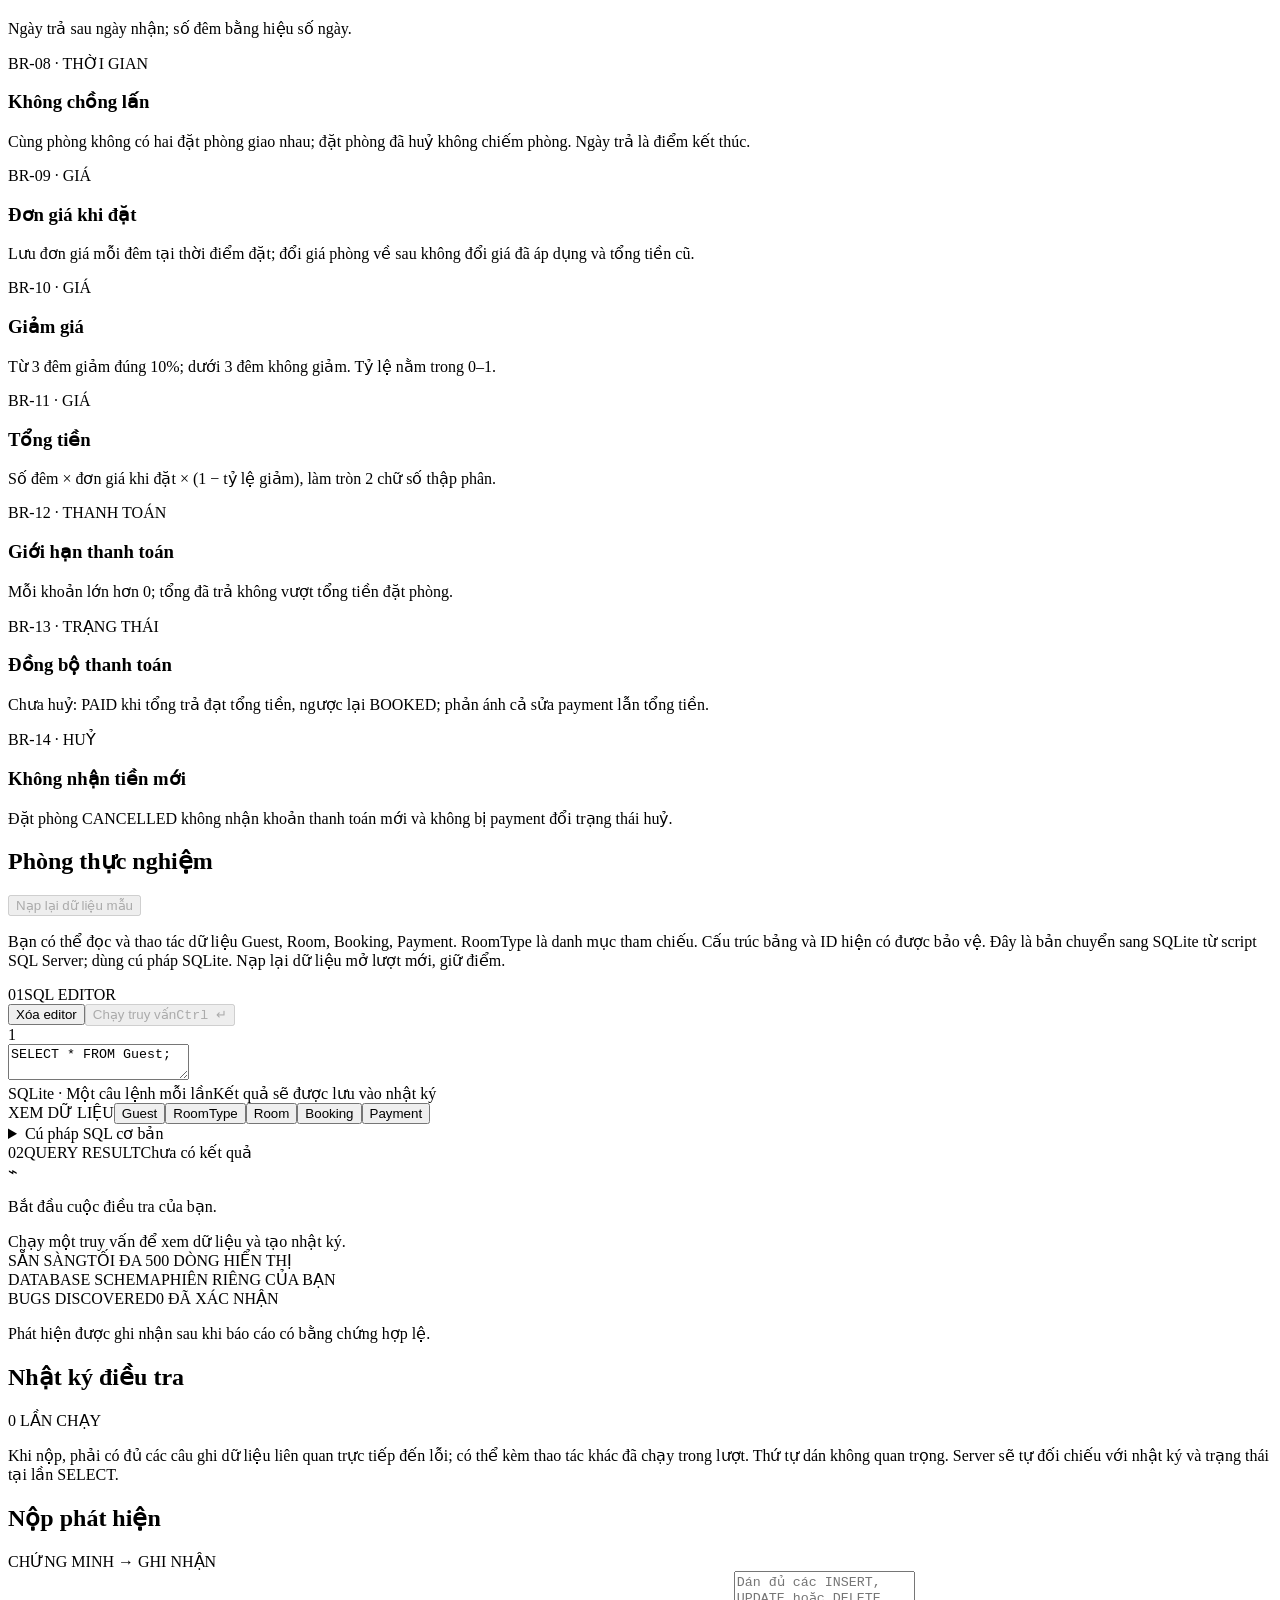
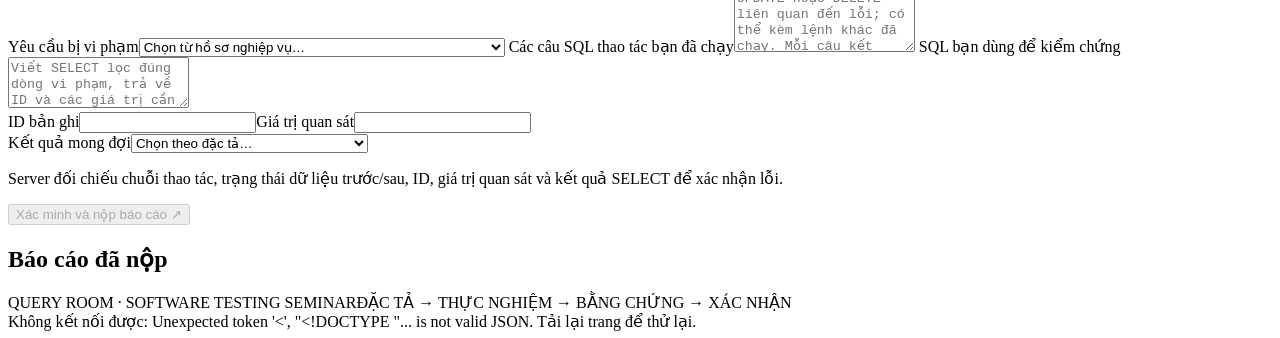
==== commit e4800cd5: "Remove player guidance hints" ====
--- a/index.html
+++ b/index.html
@@ -88,7 +88,6 @@
         <label>Yêu cầu bị vi phạm<select id="requirement" required><option value="">Chọn từ hồ sơ nghiệp vụ…</option><option value="BR-01">BR-01 — Email hợp lệ</option><option value="BR-02">BR-02 — Email duy nhất</option><option value="BR-03">BR-03 — Tên khách</option><option value="BR-04">BR-04 — Loại phòng</option><option value="BR-05">BR-05 — Phòng hoạt động</option><option value="BR-06">BR-06 — Tham chiếu khách/phòng (quy tắc được bảo vệ)</option><option value="BR-07">BR-07 — Số đêm</option><option value="BR-08">BR-08 — Chồng lấn</option><option value="BR-09">BR-09 — Đơn giá khi đặt</option><option value="BR-10">BR-10 — Giảm giá</option><option value="BR-11">BR-11 — Tổng tiền</option><option value="BR-12">BR-12 — Thanh toán vượt</option><option value="BR-13">BR-13 — Trạng thái</option><option value="BR-14">BR-14 — Thanh toán sau huỷ</option></select></label>
         <label>Các câu SQL thao tác bạn đã chạy<textarea id="mutation-sql" rows="5" placeholder="Dán đủ các INSERT, UPDATE hoặc DELETE liên quan đến lỗi; có thể kèm lệnh khác đã chạy. Mỗi câu kết thúc bằng dấu ;" required></textarea></label>
         <label>SQL bạn dùng để kiểm chứng<textarea id="evidence-sql" rows="3" placeholder="Viết SELECT lọc đúng dòng vi phạm, trả về ID và các giá trị cần đối chiếu; không chỉ SELECT cả bảng." required></textarea></label>
-        <p class="evidence-help" id="evidence-help">Nộp đủ thao tác ghi liên quan đến dòng lỗi; có thể kèm câu ghi khác đã chạy trong cùng lượt và dán theo thứ tự bất kỳ. SELECT phải chạy sau thao tác và trả về đúng bản ghi liên quan. Khi đối chiếu hai bản ghi cùng loại, có thể trả hai dòng với ID rõ ràng; trường hợp khác cần đủ dữ liệu cần so sánh trên cùng dòng. BR-06 có thể thử để xác minh khóa ngoại từ chối booking mồ côi; đây là ca đối chứng, không tính điểm lỗi.</p>
         <div class="form-pair"><label><span id="target-label">ID bản ghi</span><input id="target-id" type="number" step="1" required></label><label><span id="observed-label">Giá trị quan sát</span><input id="observed" maxlength="50" required></label></div>
         <label>Kết quả mong đợi<select id="expected" required><option value="">Chọn theo đặc tả…</option><option value="reject">Từ chối dữ liệu vi phạm</option><option value="synchronize">Đồng bộ trạng thái thanh toán</option><option value="derive">Tính và lưu giá trị đúng theo quy tắc</option></select></label>
         <p class="section-note">Server đối chiếu chuỗi thao tác, trạng thái dữ liệu trước/sau, ID, giá trị quan sát và kết quả SELECT để xác nhận lỗi.</p>
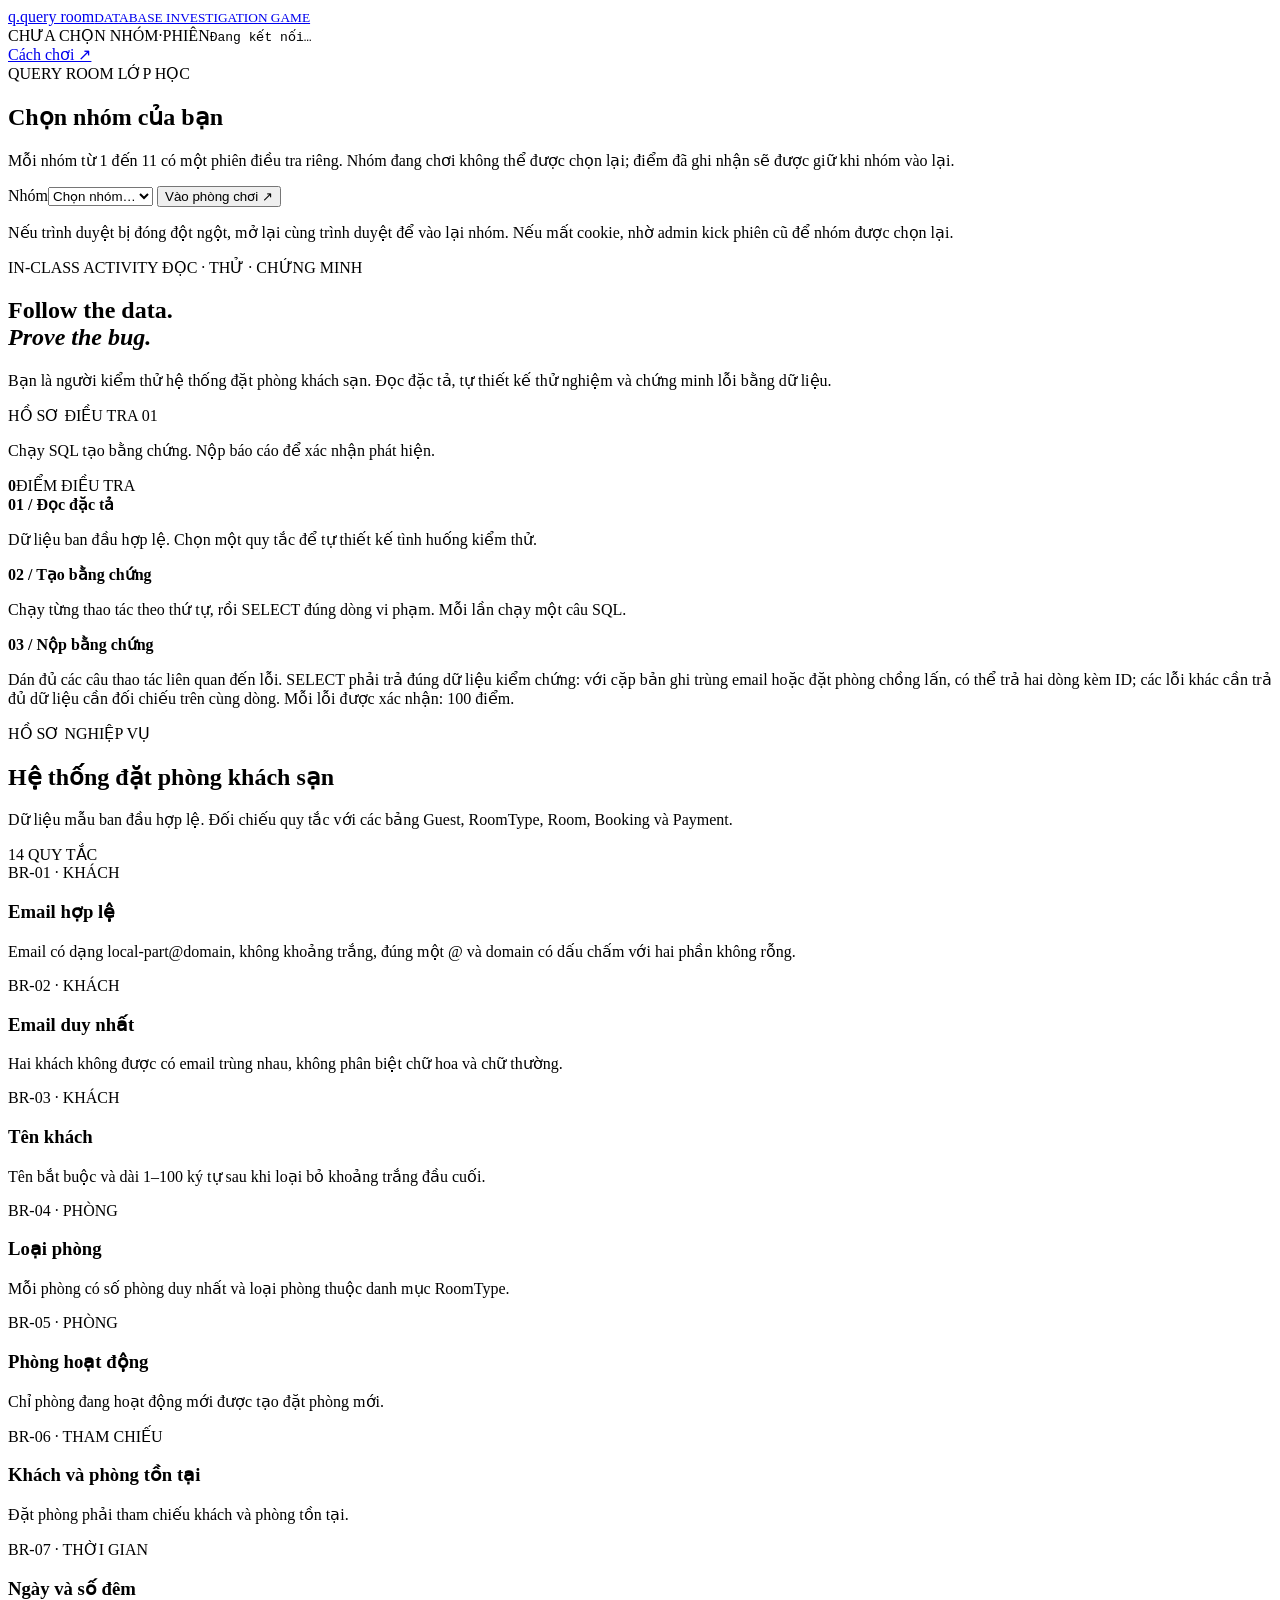
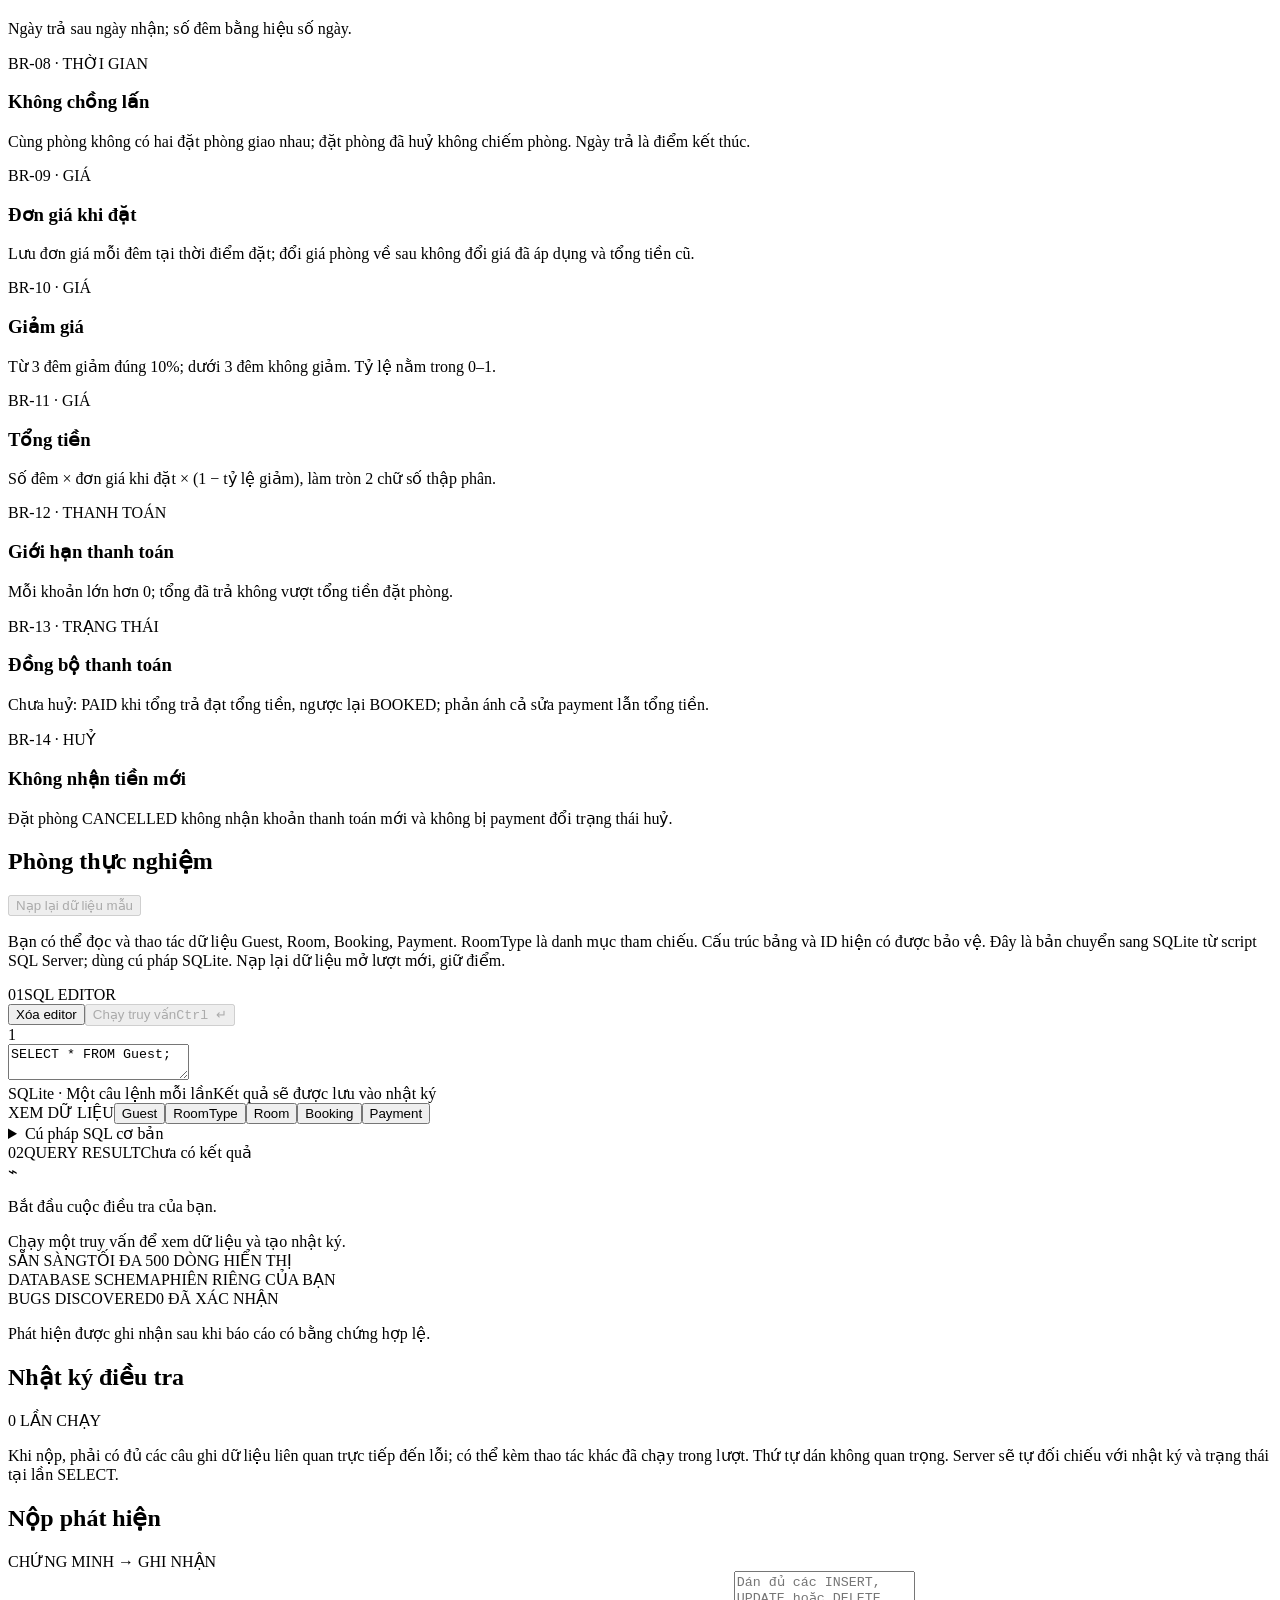
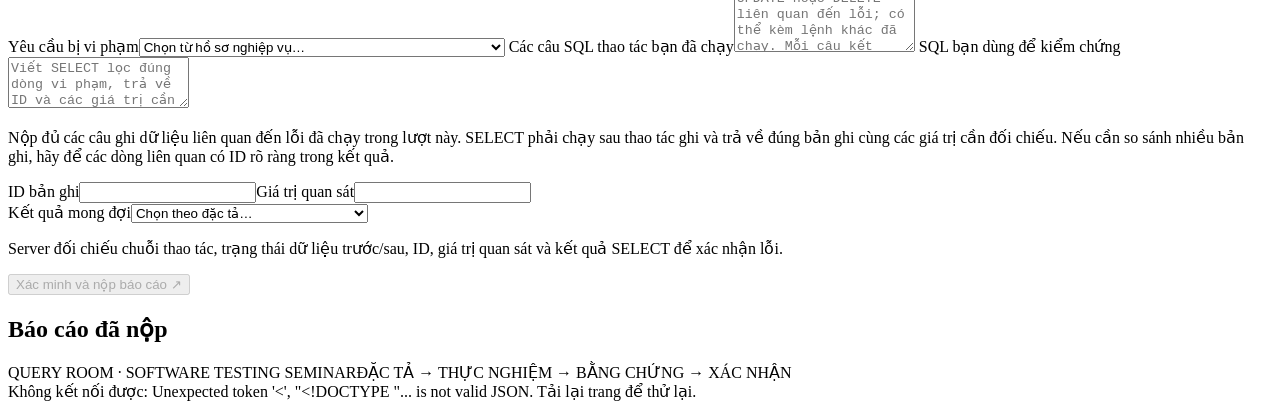
==== commit 01ea298c: "Restore general evidence guidance" ====
--- a/index.html
+++ b/index.html
@@ -88,6 +88,7 @@
         <label>Yêu cầu bị vi phạm<select id="requirement" required><option value="">Chọn từ hồ sơ nghiệp vụ…</option><option value="BR-01">BR-01 — Email hợp lệ</option><option value="BR-02">BR-02 — Email duy nhất</option><option value="BR-03">BR-03 — Tên khách</option><option value="BR-04">BR-04 — Loại phòng</option><option value="BR-05">BR-05 — Phòng hoạt động</option><option value="BR-06">BR-06 — Tham chiếu khách/phòng (quy tắc được bảo vệ)</option><option value="BR-07">BR-07 — Số đêm</option><option value="BR-08">BR-08 — Chồng lấn</option><option value="BR-09">BR-09 — Đơn giá khi đặt</option><option value="BR-10">BR-10 — Giảm giá</option><option value="BR-11">BR-11 — Tổng tiền</option><option value="BR-12">BR-12 — Thanh toán vượt</option><option value="BR-13">BR-13 — Trạng thái</option><option value="BR-14">BR-14 — Thanh toán sau huỷ</option></select></label>
         <label>Các câu SQL thao tác bạn đã chạy<textarea id="mutation-sql" rows="5" placeholder="Dán đủ các INSERT, UPDATE hoặc DELETE liên quan đến lỗi; có thể kèm lệnh khác đã chạy. Mỗi câu kết thúc bằng dấu ;" required></textarea></label>
         <label>SQL bạn dùng để kiểm chứng<textarea id="evidence-sql" rows="3" placeholder="Viết SELECT lọc đúng dòng vi phạm, trả về ID và các giá trị cần đối chiếu; không chỉ SELECT cả bảng." required></textarea></label>
+        <p class="evidence-help" id="evidence-help">Nộp đủ các câu ghi dữ liệu liên quan đến lỗi đã chạy trong lượt này. SELECT phải chạy sau thao tác ghi và trả về đúng bản ghi cùng các giá trị cần đối chiếu. Nếu cần so sánh nhiều bản ghi, hãy để các dòng liên quan có ID rõ ràng trong kết quả.</p>
         <div class="form-pair"><label><span id="target-label">ID bản ghi</span><input id="target-id" type="number" step="1" required></label><label><span id="observed-label">Giá trị quan sát</span><input id="observed" maxlength="50" required></label></div>
         <label>Kết quả mong đợi<select id="expected" required><option value="">Chọn theo đặc tả…</option><option value="reject">Từ chối dữ liệu vi phạm</option><option value="synchronize">Đồng bộ trạng thái thanh toán</option><option value="derive">Tính và lưu giá trị đúng theo quy tắc</option></select></label>
         <p class="section-note">Server đối chiếu chuỗi thao tác, trạng thái dữ liệu trước/sau, ID, giá trị quan sát và kết quả SELECT để xác nhận lỗi.</p>
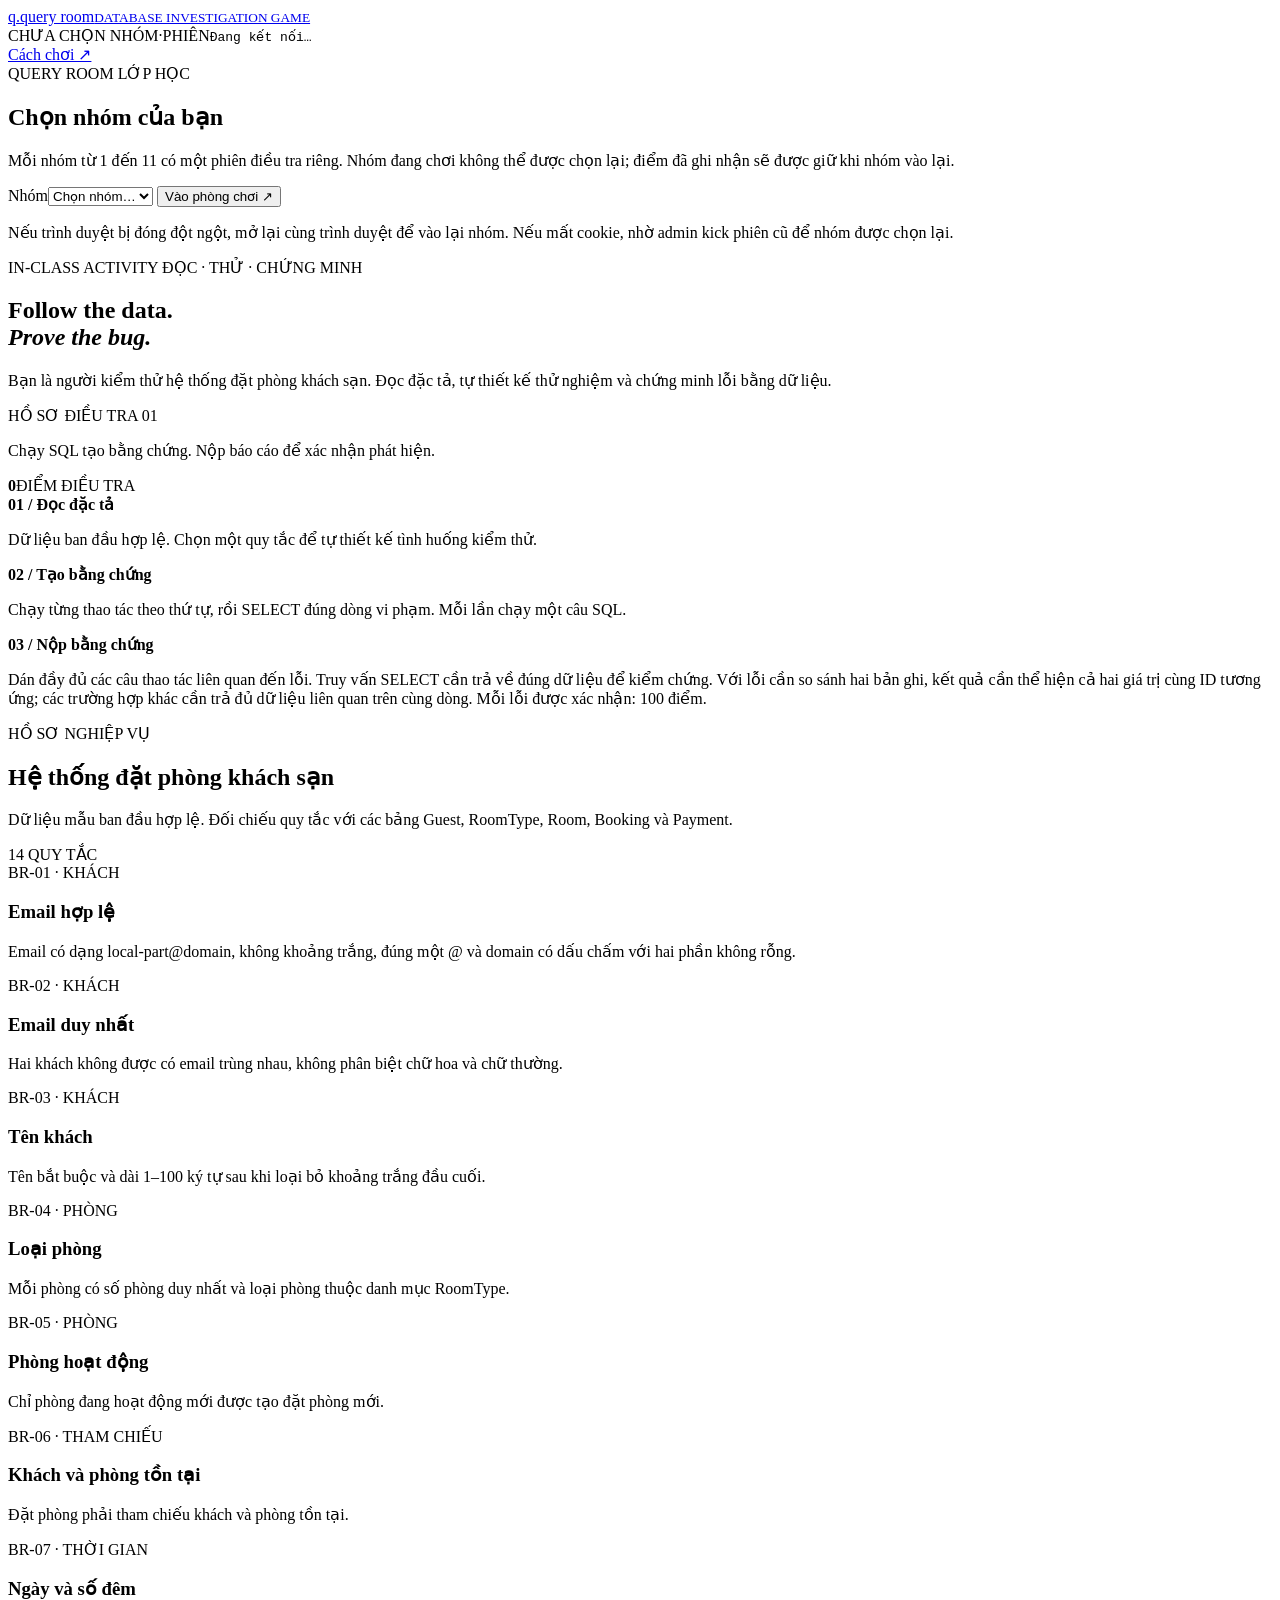
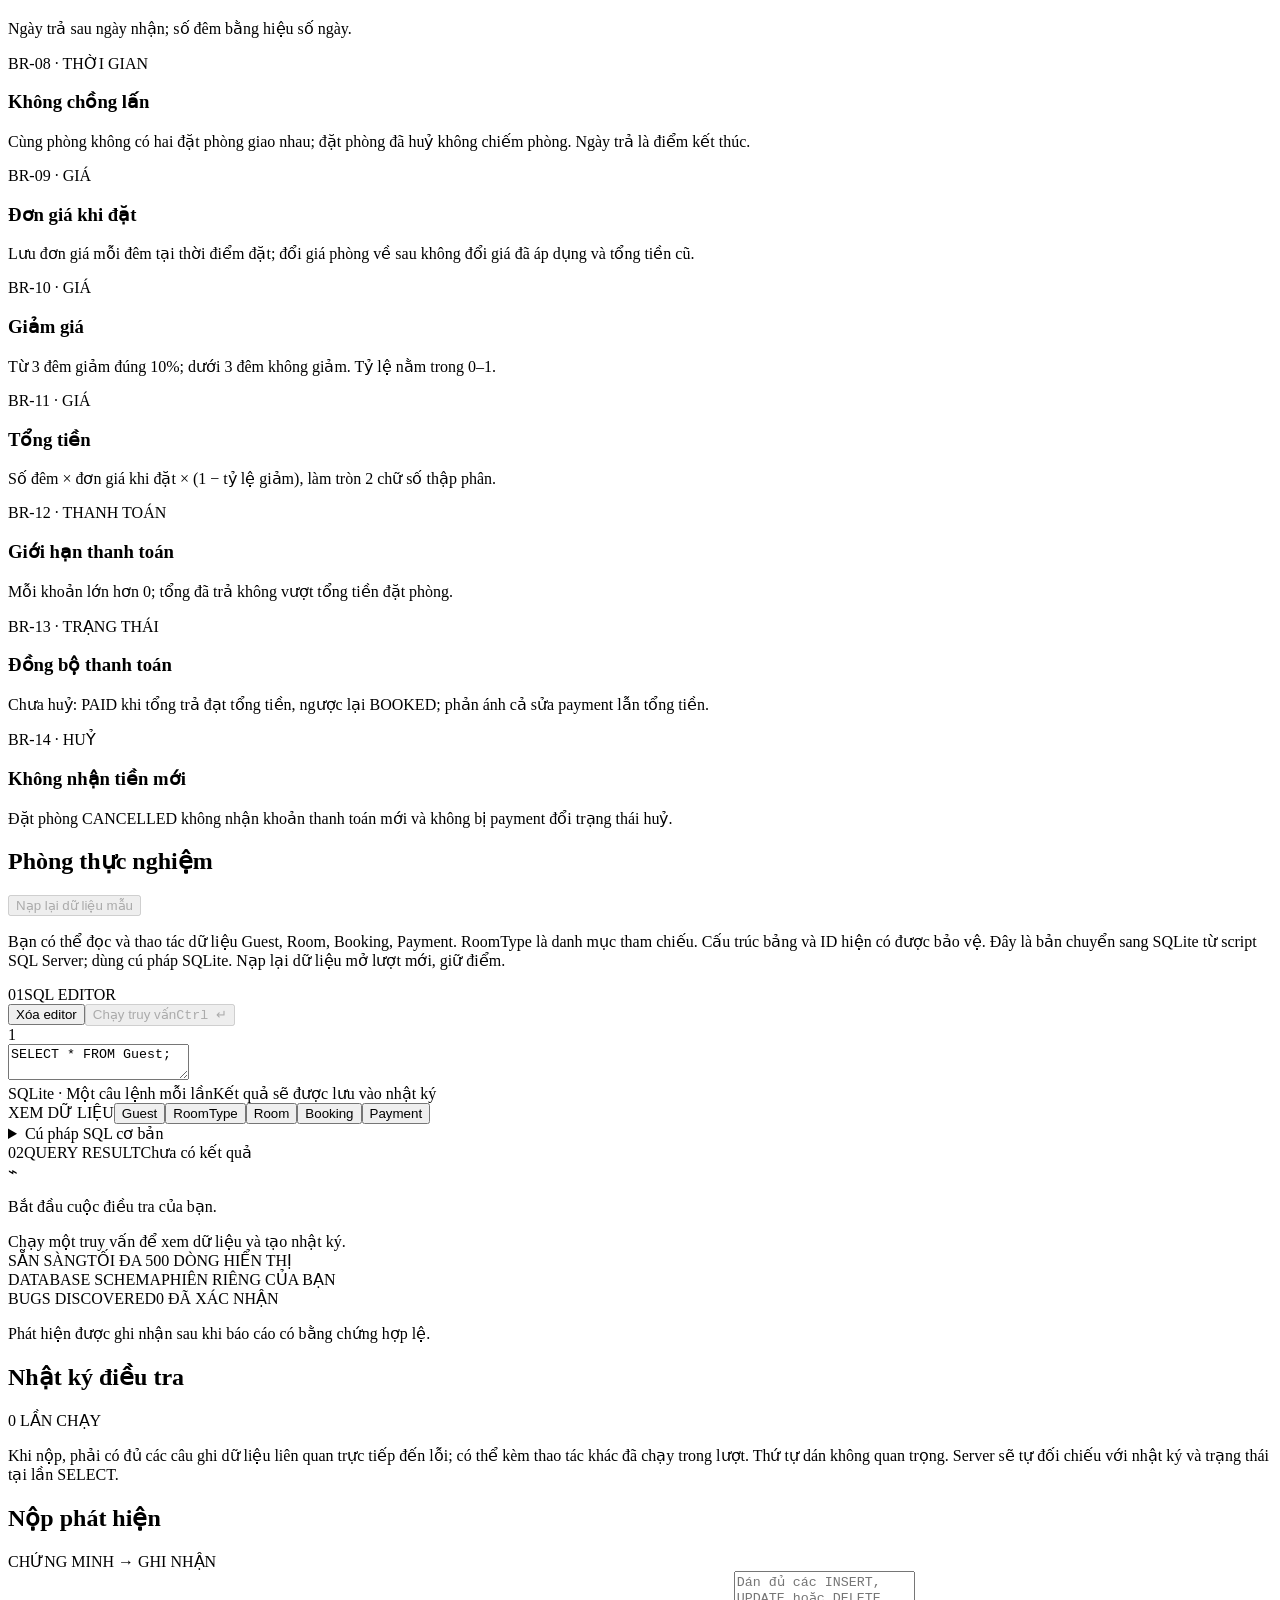
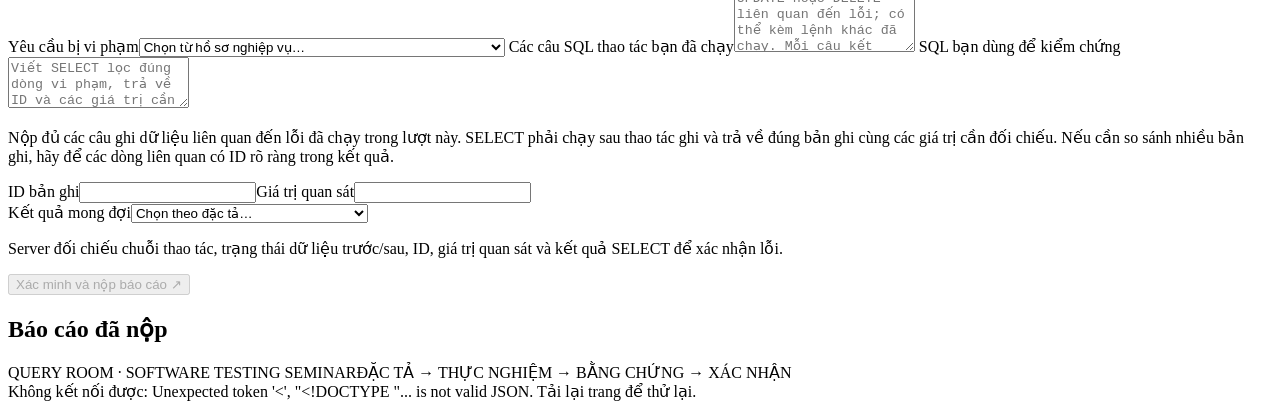
==== commit 3cc11733: "Generalize evidence submission guidance" ====
--- a/index.html
+++ b/index.html
@@ -39,7 +39,7 @@
   <section class="play-guide" id="activity" aria-label="Cách chơi">
     <div><b>01 / Đọc đặc tả</b><p>Dữ liệu ban đầu hợp lệ. Chọn một quy tắc để tự thiết kế tình huống kiểm thử.</p></div>
     <div><b>02 / Tạo bằng chứng</b><p>Chạy từng thao tác theo thứ tự, rồi SELECT đúng dòng vi phạm. Mỗi lần chạy một câu SQL.</p></div>
-    <div><b>03 / Nộp bằng chứng</b><p>Dán đủ các câu thao tác liên quan đến lỗi. SELECT phải trả đúng dữ liệu kiểm chứng: với cặp bản ghi trùng email hoặc đặt phòng chồng lấn, có thể trả hai dòng kèm ID; các lỗi khác cần trả đủ dữ liệu cần đối chiếu trên cùng dòng. Mỗi lỗi được xác nhận: 100 điểm.</p></div>
+    <div><b>03 / Nộp bằng chứng</b><p>Dán đầy đủ các câu thao tác liên quan đến lỗi. Truy vấn SELECT cần trả về đúng dữ liệu để kiểm chứng. Với lỗi cần so sánh hai bản ghi, kết quả cần thể hiện cả hai giá trị cùng ID tương ứng; các trường hợp khác cần trả đủ dữ liệu liên quan trên cùng dòng. Mỗi lỗi được xác nhận: 100 điểm.</p></div>
   </section>
   <section class="requirements" aria-labelledby="requirements-title">
     <div class="requirements-head"><div><div class="requirements-kicker">HỒ SƠ NGHIỆP VỤ</div><h2 id="requirements-title">Hệ thống đặt phòng khách sạn</h2><p>Dữ liệu mẫu ban đầu hợp lệ. Đối chiếu quy tắc với các bảng Guest, RoomType, Room, Booking và Payment.</p></div><span class="tiny-tag">14 QUY TẮC</span></div>
